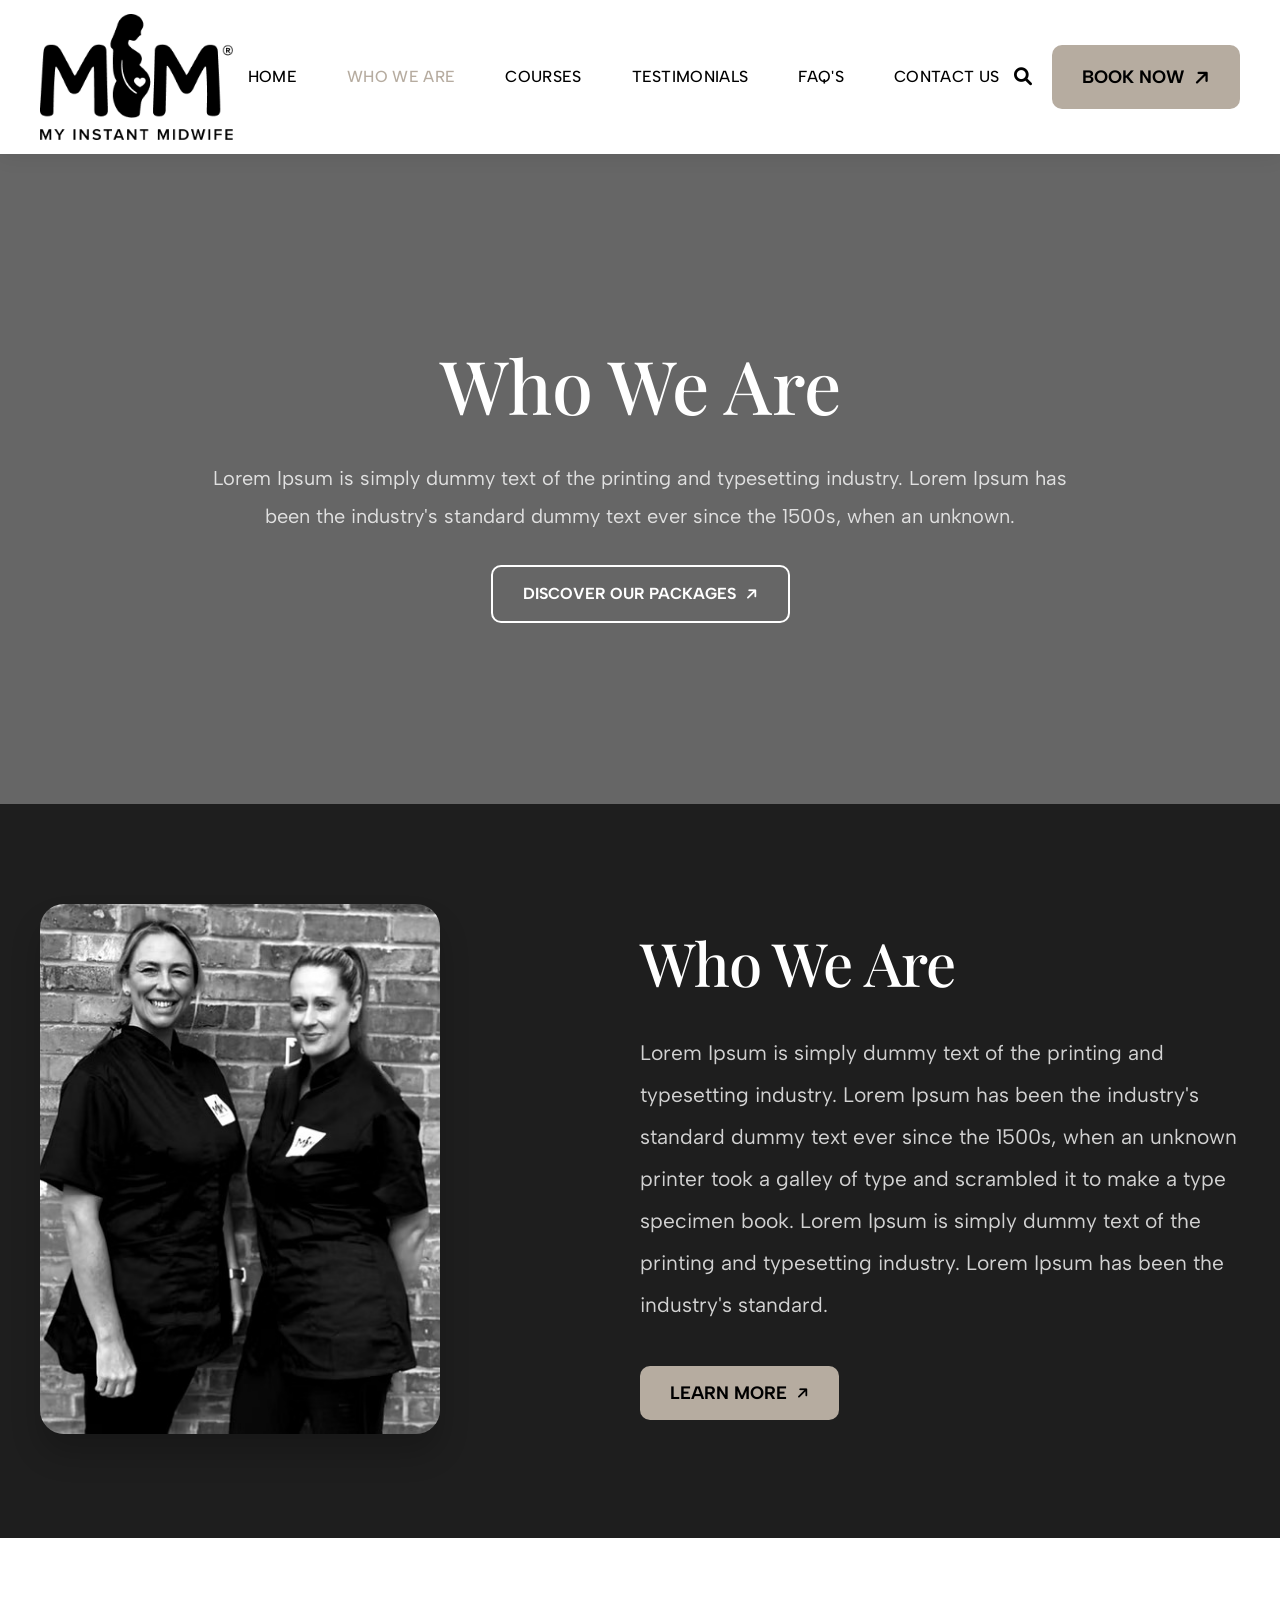
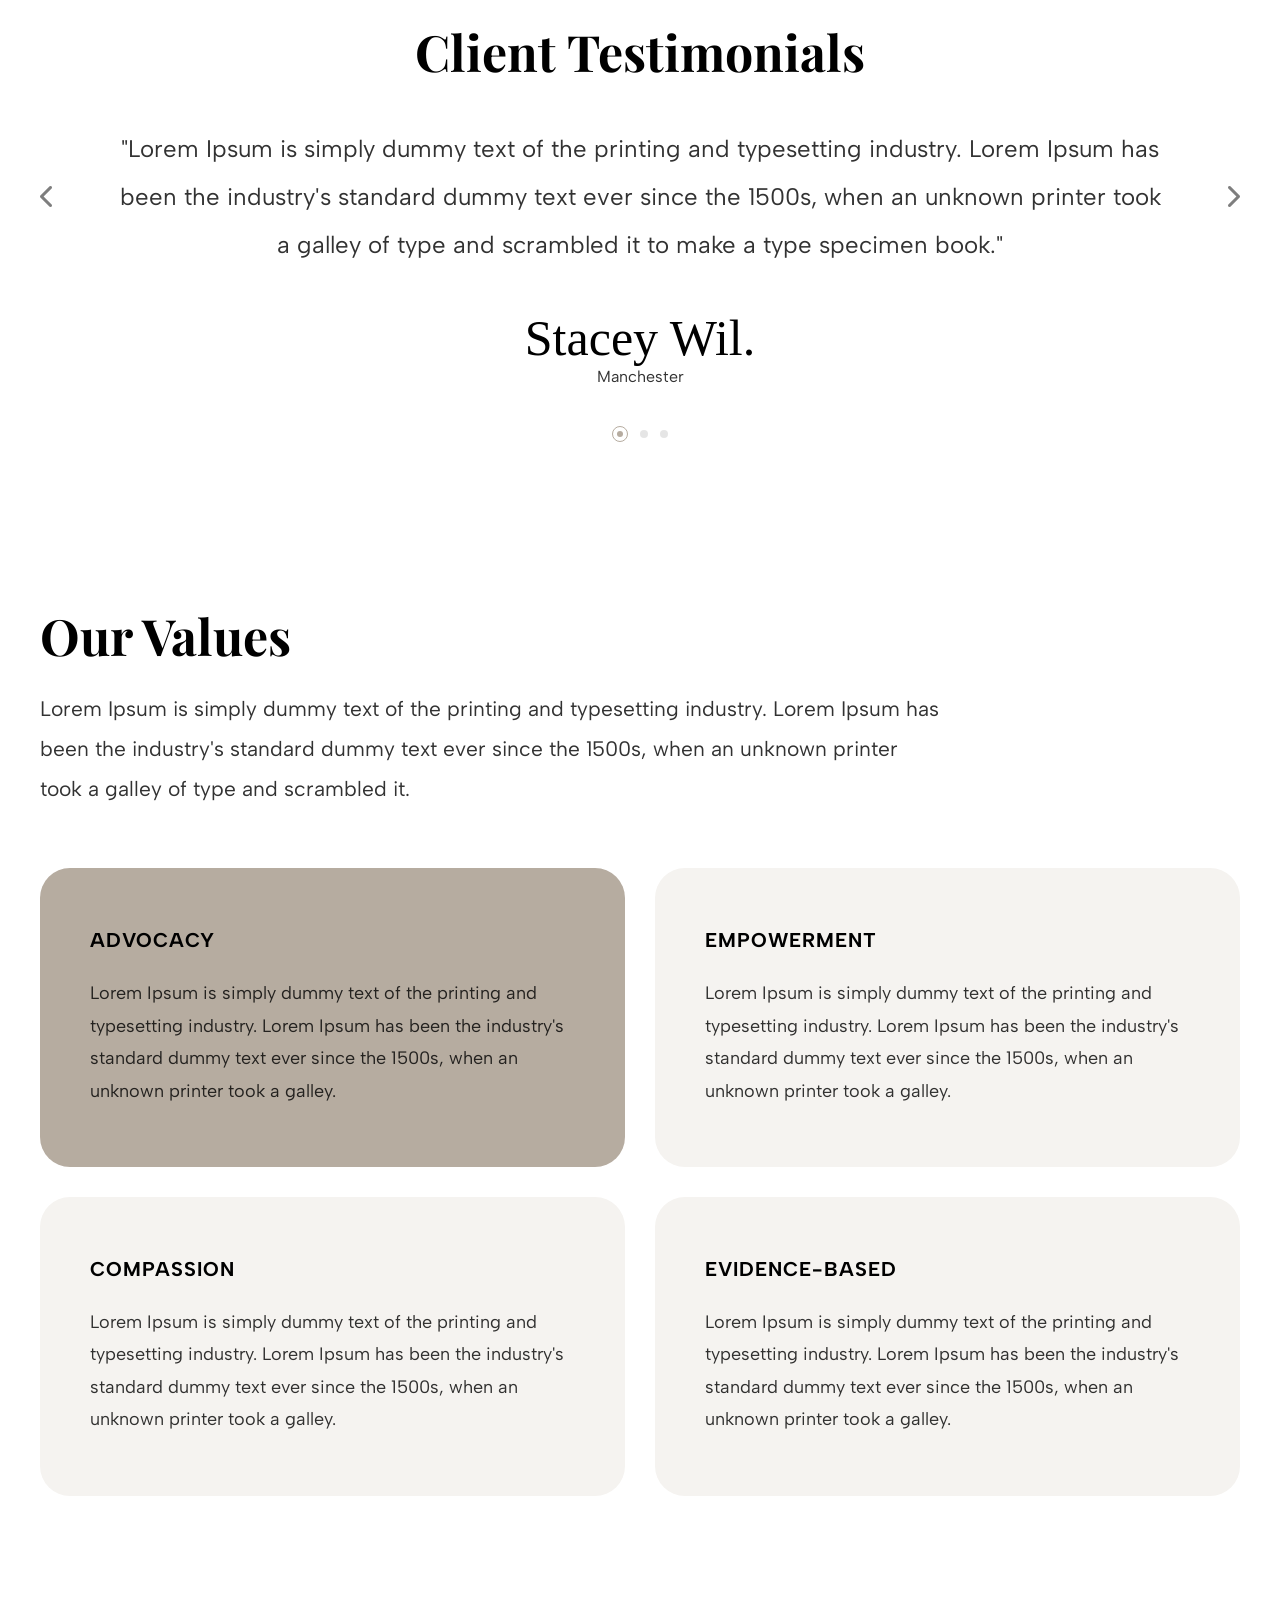
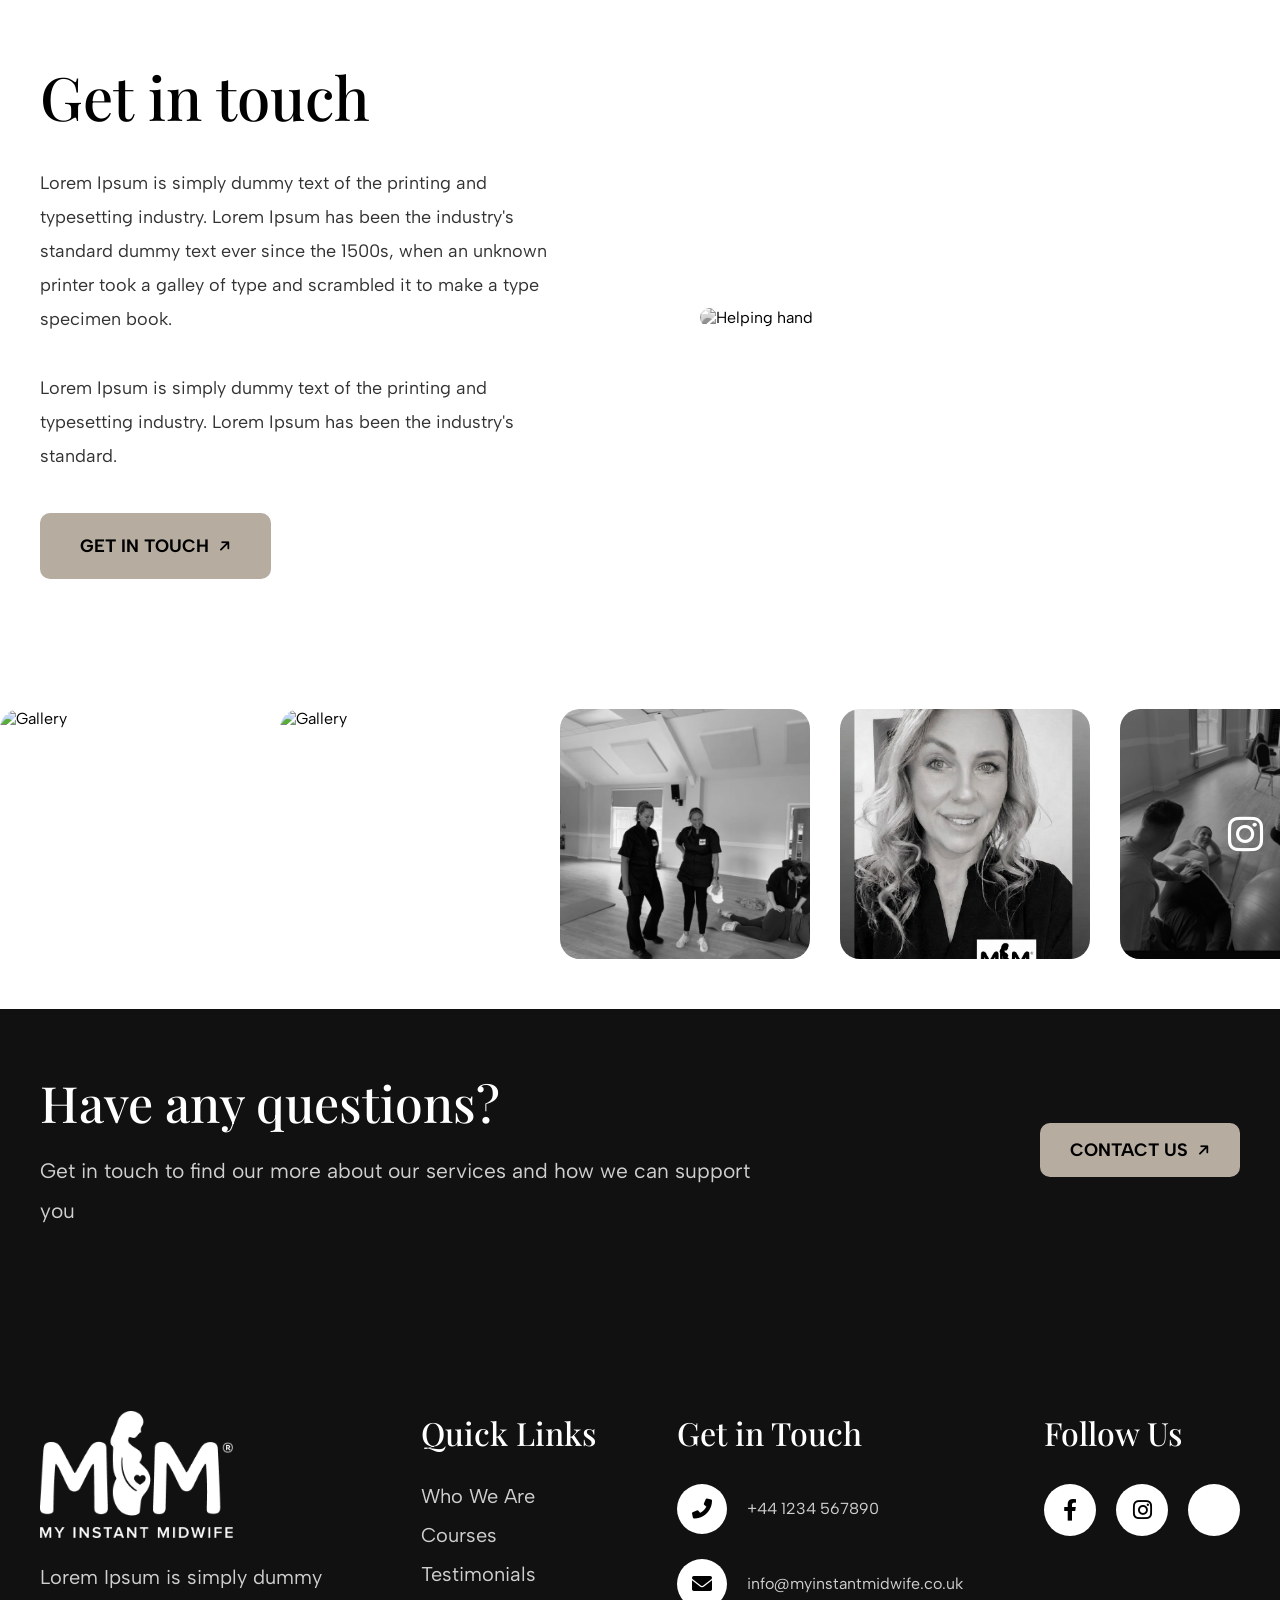
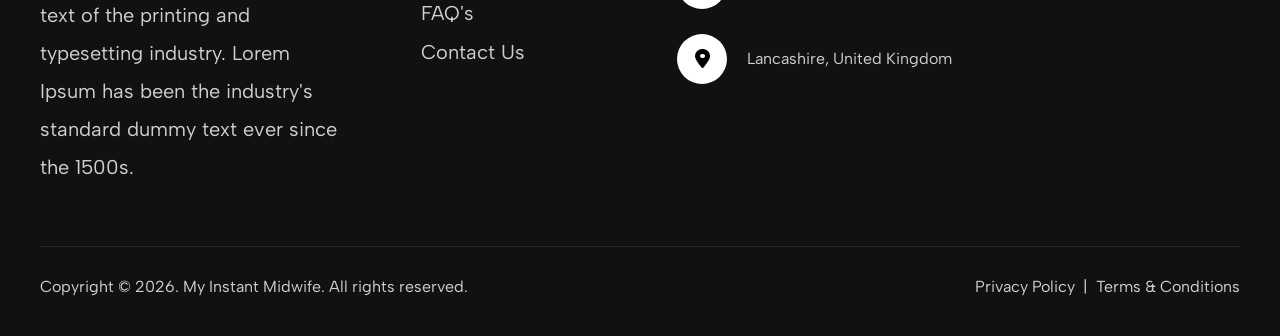
==== pages/about.html @ bbda0cdf "Merge pull request #1 from leohmq12/main Inner Pages" ====
<!DOCTYPE html>
<html lang="en">

<head>
    <meta charset="UTF-8">
    <meta name="viewport" content="width=device-width, initial-scale=1.0, user-scalable=no">
    <title>Who We Are | My Instant Midwife</title>
    <!-- Google Fonts -->
    <link
        href="https://fonts.googleapis.com/css2?family=Playfair+Display:wght@400;500;600;700&family=Albert+Sans:wght@400;500;600;700&family=Rochester&display=swap"
        rel="stylesheet">
    <!-- Font Awesome -->
    <link rel="stylesheet" href="https://cdnjs.cloudflare.com/ajax/libs/font-awesome/6.0.0-beta3/css/all.min.css">
    <!-- Site Stylesheet -->
    <link rel="stylesheet" href="../css/style.css">
</head>

<body>
    <div class="homepage">

        <!-- ====== Header Navigation (injected by components.js) ====== -->
        <div id="header-placeholder"></div>

        <!-- ====== Inner Hero Banner ======
         Full-width hero with background image overlay
         and centred page title + description. -->
        <section class="inner-hero" style="background-image: url('../images/bg image.png');">
            <div class="inner-hero-content">
                <h1>Who We Are</h1>
                <p>Lorem Ipsum is simply dummy text of the printing and typesetting industry. Lorem Ipsum has been the
                    industry's standard dummy text ever since the 1500s, when an unknown.</p>
                <a href="courses.html" class="btn-outline">DISCOVER OUR PACKAGES <i
                        class="fas fa-arrow-right diag-icon"></i></a>
            </div>
        </section>

        <!-- ====== Who We Are Section ======
         Dark background split layout: image left, text right.
         Links to the full "About" page. -->
        <section class="who-we-are">
            <div class="who-left">
                <img src="../images/whowe.png" alt="Our Midwife Team">
            </div>
            <div class="who-right">
                <h2>Who We Are</h2>
                <p>Lorem Ipsum is simply dummy text of the printing and typesetting industry. Lorem Ipsum has been the
                    industry's standard dummy text ever since the 1500s, when an unknown printer took a galley of type
                    and scrambled it to make a type specimen book. Lorem Ipsum is simply dummy text of the printing and
                    typesetting industry. Lorem Ipsum has been the industry's standard.</p>
                <a href="pages/about.html" class="btn-beige">LEARN MORE <i class="fas fa-arrow-right diag-icon"></i></a>
            </div>
        </section>


        <!-- ====== Client Testimonials Slider ======
         Rotating quote carousel with dot pagination. -->
        <section class="testimonials">
            <h2>Client Testimonials</h2>
            <div class="testimonial-wrap">
                <button class="nav-arrow left" aria-label="Previous"><i class="fas fa-chevron-left"></i></button>
                <div class="testimonial-text" id="testimonialText">"Lorem Ipsum is simply dummy text of the printing and
                    typesetting industry. Lorem Ipsum has been the industry's standard dummy text ever since the 1500s,
                    when an unknown printer took a galley of type and scrambled it to make a type specimen book."</div>
                <button class="nav-arrow right" aria-label="Next"><i class="fas fa-chevron-right"></i></button>
            </div>
            <div class="client-name">Stacey Wil.</div>
            <div class="client-location">Manchester</div>
            <div class="dots">
                <div class="dot active"></div>
                <div class="dot"></div>
                <div class="dot"></div>
            </div>
        </section>

        <!-- ====== Our Values Section ======
         Four value cards in a 2x2 grid layout,
         each highlighting a core company value. -->
        <section class="inner-content values-section">
            <div class="values-intro">
                <h2>Our Values</h2>
                <p>Lorem Ipsum is simply dummy text of the printing and typesetting industry. Lorem Ipsum has been the
                    industry's standard dummy text ever since the 1500s, when an unknown printer took a galley of type
                    and scrambled it.</p>
            </div>
            <div class="values-grid">
                <div class="value-item featured">
                    <h3>ADVOCACY</h3>
                    <p>Lorem Ipsum is simply dummy text of the printing and typesetting industry. Lorem Ipsum has been
                        the industry's standard dummy text ever since the 1500s, when an unknown printer took a galley.
                    </p>
                </div>
                <div class="value-item">
                    <h3>EMPOWERMENT</h3>
                    <p>Lorem Ipsum is simply dummy text of the printing and typesetting industry. Lorem Ipsum has been
                        the industry's standard dummy text ever since the 1500s, when an unknown printer took a galley.
                    </p>
                </div>
                <div class="value-item">
                    <h3>COMPASSION</h3>
                    <p>Lorem Ipsum is simply dummy text of the printing and typesetting industry. Lorem Ipsum has been
                        the industry's standard dummy text ever since the 1500s, when an unknown printer took a galley.
                    </p>
                </div>
                <div class="value-item">
                    <h3>EVIDENCE-BASED</h3>
                    <p>Lorem Ipsum is simply dummy text of the printing and typesetting industry. Lorem Ipsum has been
                        the industry's standard dummy text ever since the 1500s, when an unknown printer took a galley.
                    </p>
                </div>
            </div>
        </section>

        <!-- ====== Get in Touch Section ======
         Clean layout with CTA and large image. -->
        <section class="get-in-touch">
            <div class="git-content">
                <div class="git-info">
                    <h2>Get in touch</h2>
                    <p>Lorem Ipsum is simply dummy text of the printing and typesetting industry. Lorem Ipsum has been
                        the industry's standard dummy text ever since the 1500s, when an unknown printer took a galley
                        of
                        type and scrambled it to make a type specimen book.<br><br>
                        Lorem Ipsum is simply dummy text of the printing and typesetting industry. Lorem Ipsum has been
                        the
                        industry's standard.</p>
                    <a href="contact.html" class="btn-beige btn-git">GET IN TOUCH <i
                            class="fas fa-arrow-right diag-icon"></i></a>
                </div>
                <div class="git-image-side">
                    <img src="../images/journy.png" alt="Helping hand" class="git-main-img">
                </div>
            </div>
        </section>

        <!-- ====== Gallery Images Row ======
         Horizontally scrollable image strip showing
         family/birth photography. Drag or swipe to scroll. -->
        <div class="gallery">
            <div class="gallery-item"><img src="../images/testimonial1.png" alt="Gallery"></div>
            <div class="gallery-item"><img src="../images/testimonial5.png" alt="Gallery"></div>
            <div class="gallery-item"><img src="../images/testimonial2.png" alt="Gallery"></div>
            <div class="gallery-item"><img src="../images/testimonial3.png" alt="Gallery"></div>
            <div class="gallery-item show-overlay">
                <img src="../images/testimonial7.png" alt="Gallery">
                <div class="ig-overlay"><i class="fab fa-instagram"></i></div>
            </div>
            <div class="gallery-item"><img src="../images/testimonial6.png" alt="Gallery"></div>
        </div>

        <!-- ====== Footer (injected by components.js) ====== -->
        <div id="footer-placeholder"></div>

    </div>

    <!-- JavaScript -->
    <script src="../js/components.js"></script>
    <script src="../js/script.js"></script>
</body>

</html>
---- css/style.css ----
/* ============================================================
   STYLE.CSS - My Instant Midwife
   ============================================================
   Table of Contents:
   1.  Reset & Base Styles
   2.  Reusable Buttons
   3.  Header / Navbar
   4.  Hero Section (Homepage)
   5.  Who We Are Section
   6.  Packages / What We Offer
   7.  The Midwife Section
   8.  Where Do We Serve
   9.  Testimonials Slider
   10. Gallery Strip
   11. Questions CTA & Footer
   12. Inner Pages - Hero Banner
   13. About Page (Who We Are)
   14. Courses Page
   15. Testimonials Page
   16. FAQ Page
   17. Contact Page
   18. Thank You Section
   19. Get in Touch Section
   20. Responsive Breakpoints
   ============================================================ */


/* ==========================================================
   1. RESET & BASE STYLES
   ========================================================== */

:root {
    --primary-color: #B6ACA0;
    --primary-hover: #a09486;
    --text-dark: #000000;
    --text-light: #ffffff;
    --bg-dark: #1E1E1E;

    --font-heading: 'Playfair Display', serif;
    --font-body: 'Albert Sans', sans-serif;
    --font-script: 'Rochester', cursive;
}

* {
    margin: 0;
    padding: 0;
    box-sizing: border-box;
}

body {
    background: #FFFFFF;
    font-family: var(--font-body);
    color: var(--text-dark);
    overflow-x: hidden;
}

/* Main container - centres content with max-width */
.homepage {
    position: relative;
    width: 100%;
    max-width: 1920px;
    margin: 0 auto;
    background: #FFFFFF;
    padding-top: 154px;
}


/* ==========================================================
   2. REUSABLE BUTTONS
   ========================================================== */

/* Beige CTA button (primary) */
.btn-beige {
    display: inline-flex;
    align-items: center;
    justify-content: center;
    gap: 10px;
    background: var(--primary-color);
    border-radius: 10px;
    padding: 9px 30px;
    font-family: var(--font-body);
    font-weight: 700;
    font-size: 18px;
    line-height: 36px;
    text-transform: uppercase;
    color: var(--text-dark);
    border: none;
    cursor: pointer;
    transition: all 0.3s ease;
    text-decoration: none;
}

.btn-beige i {
    font-size: 14px;
    transition: transform 0.2s;
}

.btn-beige:hover {
    background: #a09486;
    transform: translateY(-2px);
}

/* Dark CTA button (secondary) */
.btn-dark {
    background: #000000;
    color: #FFFFFF;
    display: inline-flex;
    align-items: center;
    justify-content: center;
    gap: 10px;
    border-radius: 15px;
    padding: 9px 30px;
    font-weight: 700;
    font-size: 18px;
    text-transform: uppercase;
    text-decoration: none;
    transition: 0.2s;
}

.btn-dark:hover {
    background: #2c2c2c;
    transform: translateY(-2px);
}

/* Outline button (used on inner page heroes) */
.btn-outline {
    display: inline-flex;
    align-items: center;
    justify-content: center;
    gap: 10px;
    background: transparent;
    border: 2px solid #FFFFFF;
    border-radius: 10px;
    padding: 9px 30px;
    font-family: 'Albert Sans', sans-serif;
    font-weight: 700;
    font-size: 16px;
    line-height: 36px;
    text-transform: uppercase;
    color: #FFFFFF;
    cursor: pointer;
    transition: all 0.3s ease;
    text-decoration: none;
    margin-top: 30px;
}

.btn-outline i {
    font-size: 14px;
    transition: transform 0.2s;
}

.btn-outline:hover {
    background: rgba(255, 255, 255, 0.15);
    transform: translateY(-2px);
}

/* Diagonal up-right arrow for buttons */
.diag-icon {
    transform: rotate(-45deg);
    display: inline-block;
}


/* ==========================================================
   3. HEADER / NAVBAR
   Fixed white bar with logo, nav links, and Book Now CTA.
   ========================================================== */

.navbar {
    position: fixed;
    top: 0;
    left: 0;
    width: 100%;
    height: 154px;
    display: flex;
    align-items: center;
    justify-content: space-between;
    padding: 0 80px;
    z-index: 1000;
    background: #FFFFFF;
    box-shadow: 0 2px 20px rgba(0, 0, 0, 0.08);
    transition: all 0.3s ease;
}

/* Logo container */
.logo {
    width: 193px;
    height: 154px;
    display: flex;
    align-items: center;
}

.logo img {
    width: 100%;
    height: auto;
    object-fit: contain;
}

/* Desktop navigation links */
.nav-links {
    display: flex;
    gap: 50px;
    list-style: none;
}

.nav-links li a {
    font-family: 'Albert Sans', sans-serif;
    font-weight: 500;
    font-size: 16px;
    line-height: 44px;
    text-transform: uppercase;
    color: #000000;
    text-decoration: none;
    letter-spacing: 0.02em;
    transition: color 0.2s;
}

/* Hover & active state for nav links */
.nav-links li a:hover,
.nav-links li a.active {
    color: #B6ACA0;
}

/* Book Now button in header */
.book-now-btn {
    background: var(--primary-color);
    border-radius: 10px;
    padding: 9px 30px;
    height: 64px;
    display: flex;
    align-items: center;
    justify-content: center;
    gap: 10px;
    font-family: var(--font-body);
    font-weight: 700;
    font-size: 18px;
    text-transform: uppercase;
    color: var(--text-dark);
    text-decoration: none;
    transition: all 0.3s ease;
}

.book-now-btn:hover {
    background: #a09486;
    transform: translateY(-2px);
}

/* Mobile hamburger button - hidden on desktop */
.mobile-menu-btn {
    display: none;
    background: #B6ACA0;
    border: none;
    width: 50px;
    height: 50px;
    border-radius: 10px;
    font-size: 24px;
    cursor: pointer;
    align-items: center;
    justify-content: center;
}


/* ==========================================================
   4. HERO SECTION (Homepage)
   Full-bleed background image with text overlay.
   ========================================================== */

.hero {
    position: relative;
    width: 100%;
    height: 980px;
    margin-top: 0;
    overflow: hidden;
}

/* Background image (absolute fill) */
.hero-img {
    position: absolute;
    top: 0;
    left: 0;
    width: 100%;
    height: 100%;
}

.hero-img img {
    width: 100%;
    height: 100%;
    object-fit: cover;
    filter: grayscale(100%);
}

/* Dark overlay on hero image */
.hero-img::after {
    content: '';
    position: absolute;
    top: 0;
    left: 0;
    width: 100%;
    height: 100%;
    background: linear-gradient(0deg, rgba(0, 0, 0, 0.15), rgba(0, 0, 0, 0.15));
}

/* Hero text content - positioned absolutely */
.hero-content {
    position: absolute;
    left: 120px;
    top: 240px;
    z-index: 2;
}

.hero-welcome {
    font-size: 18px;
    letter-spacing: 0.14em;
    text-transform: uppercase;
    color: #FFFFFF;
    font-weight: 500;
    margin-bottom: 20px;
}

.hero-title {
    font-family: 'Playfair Display', serif;
    font-weight: 500;
    font-size: 78px;
    line-height: 94px;
    letter-spacing: -0.02em;
    color: #FFFFFF;
    max-width: 729px;
    margin-bottom: 40px;
}

.hero-desc {
    font-size: 21px;
    line-height: 38px;
    letter-spacing: -0.02em;
    color: #FFFFFF;
    max-width: 655px;
    margin-bottom: 30px;
}

/* CTA button below hero text */
.subscription-btn {
    position: absolute;
    left: 120px;
    top: 640px;
    z-index: 2;
}


/* ==========================================================
   5. WHO WE ARE SECTION
   Dark background, image left + text right.
   ========================================================== */

.who-we-are {
    position: relative;
    background: #1E1E1E;
    padding: 100px 0;
    display: flex;
    align-items: center;
    justify-content: space-between;
    flex-wrap: wrap;
}

.who-left {
    margin-left: 205px;
    max-width: 400px;
    flex: 1;
}

.who-left img {
    width: 100%;
    border-radius: 24px;
    box-shadow: 0 20px 30px rgba(0, 0, 0, 0.2);
}

.who-right {
    margin-right: 240px;
    max-width: 600px;
    color: white;
    flex: 1;
}

.who-right h2 {
    font-family: 'Playfair Display', serif;
    font-size: 60px;
    font-weight: 500;
    letter-spacing: -0.02em;
    color: #FFFFFF;
    margin-bottom: 30px;
}

.who-right p {
    font-size: 21px;
    line-height: 42px;
    opacity: 0.8;
    margin-bottom: 40px;
}


/* ==========================================================
   6. PACKAGES / WHAT WE OFFER
   Centered section with three pricing cards.
   ========================================================== */

.packages {
    background: url('../images/bg.png') no-repeat center center;
    background-size: cover;
    padding: 80px 0 100px;
    text-align: center;
    position: relative;
}

/* "WHAT WE OFFER" label above heading */
.section-sub {
    font-size: 18px;
    letter-spacing: 0.14em;
    text-transform: uppercase;
    color: #B6ACA0;
    margin-bottom: 16px;
}

.packages h2 {
    font-family: 'Playfair Display', serif;
    font-size: 50px;
    font-weight: 500;
    letter-spacing: -0.02em;
    margin-bottom: 20px;
}

.packages-desc {
    font-size: 21px;
    line-height: 40px;
    opacity: 0.8;
    max-width: 1044px;
    margin: 0 auto 50px auto;
}

/* Cards flex container */
.card-container {
    display: flex;
    justify-content: center;
    gap: 30px;
    flex-wrap: wrap;
    padding: 0 115px;
}

/* Individual package card */
.package-card {
    background: #FFFFFF;
    border-radius: 30px;
    width: 350px;
    box-shadow: 0 10px 30px rgba(0, 0, 0, 0.05);
    transition: 0.2s;
    padding-bottom: 30px;
    border: 1px solid #f0f0f0;
}

.package-card:hover {
    transform: translateY(-5px);
    box-shadow: 0 15px 40px rgba(0, 0, 0, 0.1);
}

/* Card image area */
.card-img {
    width: 100%;
    height: 250px;
    background-size: cover;
    background-position: center;
    border-radius: 18px;
    margin-bottom: 20px;
}

.card-title {
    font-family: 'Playfair Display', serif;
    font-size: 24px;
    font-weight: 400;
    margin: 20px 30px 0 0;
}

/* Feature checklist */
.check-list {
    margin: 20px 0 20px 30px;
}

.check-item {
    display: flex;
    align-items: center;
    gap: 12px;
    margin-bottom: 20px;
    font-size: 15px;
    opacity: 0.8;
}

.check-item i {
    color: #B6ACA0;
    font-size: 18px;
}

/* Price display */
.price {
    font-family: 'Playfair Display', serif;
    font-size: 32px;
    font-weight: 500;
    margin: 20px 190px 0px 0px;
}

/* Card booking button */
.card-btn {
    background: #B6ACA0;
    width: calc(100% - 60px);
    margin: 20px 30px;
    border-radius: 15px;
    text-align: center;
    padding: 12px 0;
    font-weight: 700;
    text-transform: uppercase;
    color: black;
    text-decoration: none;
    display: block;
    transition: 0.2s;
}

.card-btn:hover {
    background: #a09486;
    transform: translateY(-2px);
}

/* "Begin Your Journey" button below cards */
.begin-journey {
    text-align: center;
    margin-top: 50px;
}


/* ==========================================================
   7. THE MIDWIFE SECTION
   Text left, image right - emphasises availability.
   ========================================================== */

.midwife-section {
    display: flex;
    align-items: center;
    justify-content: space-between;
    padding: 80px 210px;
    gap: 60px;
    background: #fff;
    flex-wrap: wrap;
}

.midwife-text {
    flex: 1;
    max-width: 590px;
}

.midwife-text h2 {
    font-family: 'Playfair Display', serif;
    font-size: 60px;
    line-height: 80px;
    font-weight: 500;
}

.midwife-text p {
    font-size: 18px;
    line-height: 42px;
    opacity: 0.8;
    margin: 30px 0 40px;
}

.midwife-img {
    flex: 1;
    max-width: 430px;
}

.midwife-img img {
    width: 100%;
    border-radius: 20px;
}


/* ==========================================================
   8. WHERE DO WE SERVE
   50/50 split: dark text panel + map image.
   ========================================================== */

.serve-section {
    position: relative;
    display: flex;
    height: 880px;
}

.serve-left {
    width: 50%;
    background: #111111;
    color: white;
    padding: 120px;
    display: flex;
    flex-direction: column;
    justify-content: center;
}

.serve-right {
    width: 50%;
    background-size: cover;
    background-position: center;
    overflow: hidden;
}

.serve-right img,
.serve-right iframe {
    width: 100%;
    height: 100%;
    object-fit: cover;
    border: none;
}

.serve-left h2 {
    font-family: 'Playfair Display', serif;
    font-size: 40px;
    font-weight: 500;
    margin-bottom: 30px;
}

.serve-left p {
    font-size: 17px;
    line-height: 42px;
    opacity: 0.8;
    max-width: 690px;
    margin-bottom: 40px;
}


/* ==========================================================
   9. TESTIMONIALS SLIDER
   Centred quote with client name, location, and dot nav.
   ========================================================== */

.testimonials {
    text-align: center;
    padding: 80px 120px;
}

.testimonials h2 {
    font-family: 'Playfair Display', serif;
    font-size: 50px;
    margin-bottom: 40px;
}

/* Wrapper for text + arrows */
.testimonial-wrap {
    display: flex;
    align-items: center;
    justify-content: space-between;
    max-width: 1200px;
    margin: 0 auto;
    gap: 40px;
}

.nav-arrow {
    background: transparent;
    border: none;
    font-size: 24px;
    color: var(--text-dark);
    cursor: pointer;
    opacity: 0.5;
    transition: 0.2s;
}

.nav-arrow:hover {
    opacity: 1;
}

.testimonial-text {
    font-size: 24px;
    line-height: 2;
    max-width: 1044px;
    margin: 0 auto;
    opacity: 0.8;
    transition: opacity 0.3s ease;
}

/* Client signature (Rochester cursive font) */
.client-name {
    font-family: 'Rochester', cursive;
    font-size: 50px;
    margin-top: 40px;
    transition: opacity 0.2s ease;
}

.client-location {
    font-size: 16px;
    opacity: 0.8;
    transition: opacity 0.2s ease;
}

/* Dot pagination */
.dots {
    display: flex;
    justify-content: center;
    align-items: center;
    gap: 12px;
    margin-top: 40px;
}

.dot {
    width: 8px;
    height: 8px;
    background: #000;
    opacity: 0.1;
    border-radius: 50%;
    cursor: pointer;
    transition: 0.2s;
}

/* Active dot: ring with inner circle */
.dot.active {
    width: 16px;
    height: 16px;
    background: transparent;
    border: 1px solid #B6ACA0;
    position: relative;
    opacity: 1;
    display: flex;
    align-items: center;
    justify-content: center;
}

.dot.active::after {
    content: '';
    width: 6px;
    height: 6px;
    background: #B6ACA0;
    border-radius: 50%;
}


/* ==========================================================
   10. GALLERY STRIP
   Auto-scrolling infinite marquee loop.
   ========================================================== */

.gallery {
    padding: 50px 0;
    background: #fff;
    overflow: hidden;
    position: relative;
    width: 100%;
}

.gallery-track {
    display: flex;
    gap: 30px;
    width: max-content;
    animation: scroll-gallery 30s linear infinite;
}

.gallery-track:hover {
    animation-play-state: paused;
}

@keyframes scroll-gallery {
    0% {
        transform: translateX(0);
    }

    100% {
        transform: translateX(calc(-50% - 15px));
    }
}

.gallery-item {
    position: relative;
    width: 280px;
    height: 280px;
    flex-shrink: 0;
    border-radius: 20px;
    overflow: hidden;
}

.gallery-item img {
    width: 100%;
    height: 100%;
    object-fit: cover;
    transition: 0.3s;
}

.gallery-item:hover img {
    transform: scale(1.02);
    box-shadow: 0 10px 30px rgba(0, 0, 0, 0.2);
}

.ig-overlay {
    position: absolute;
    top: 0;
    left: 0;
    right: 0;
    bottom: 0;
    background: rgba(0, 0, 0, 0.3);
    display: flex;
    align-items: center;
    justify-content: center;
    font-size: 40px;
    color: white;
    opacity: 0;
    transition: 0.3s;
}

.gallery-item:hover .ig-overlay,
.gallery-item.show-overlay .ig-overlay {
    opacity: 1;
}


/* ==========================================================
   11. QUESTIONS CTA & FOOTER
   "Have any questions?" strip, footer gallery, main footer.
   ========================================================== */

/* --- "Have any questions?" CTA strip --- */
.questions-cta {
    background: #111111;
    padding: 60px 120px;
}

.questions-content {
    display: flex;
    align-items: center;
    justify-content: space-between;
    flex-wrap: wrap;
    gap: 30px;
}

.questions-text h3 {
    font-family: var(--font-heading);
    font-size: 50px;
    font-weight: 500;
    color: var(--text-light);
    margin-bottom: 15px;
}

.questions-text p {
    font-family: var(--font-body);
    font-size: 21px;
    line-height: 1.9;
    color: rgba(255, 255, 255, 0.8);
    max-width: 717px;
}

/* --- Footer Gallery Strip --- */
.footer-gallery {
    display: flex;
    width: 100%;
}

.footer-gallery img {
    flex: 1;
    height: 220px;
    object-fit: cover;
    transition: 0.3s;
}

.footer-gallery img:hover {
    opacity: 0.85;
}

/* --- Main Footer --- */
.contact-footer {
    background: #111111;
    color: white;
    padding: 60px 120px 40px;
    position: relative;
}

/* Footer columns layout */
.footer-columns {
    display: flex;
    justify-content: space-between;
    flex-wrap: wrap;
    padding-top: 60px;
    gap: 40px;
}

/* Footer logo + description */
.footer-logo-area {
    max-width: 300px;
}

.footer-logo-area .logo {
    height: auto;
}

.footer-logo-area .logo img {
    filter: brightness(0) invert(1);
}

.footer-logo-area p {
    font-size: 15px;
    font-family: var(--font-body);
    font-size: 20px;
    line-height: 1.9;
    color: rgba(255, 255, 255, 0.8);
    margin-top: 20px;
}

/* Quick Links column */
.quick-links h4,
.getintouch h4,
.follow h4 {
    font-family: var(--font-heading);
    font-size: 32px;
    font-weight: 500;
    color: var(--text-light);
    margin-bottom: 30px;
}

.quick-links ul {
    list-style: none;
}

.quick-links ul li {
    margin-bottom: 15px;
}

.quick-links ul li a {
    font-family: var(--font-body);
    font-size: 20px;
    color: rgba(255, 255, 255, 0.8);
    text-decoration: none;
    transition: 0.3s;
}

.quick-links a:hover {
    color: #B6ACA0;
}

/* Get in Touch column */
.contact-info {
    margin-top: 20px;
}

.contact-row {
    display: flex;
    align-items: center;
    gap: 20px;
    margin-bottom: 25px;
}

.contact-row span {
    font-size: 16px;
    opacity: 0.8;
}

.contact-icon {
    background: white;
    width: 50px;
    height: 50px;
    border-radius: 27px;
    display: flex;
    align-items: center;
    justify-content: center;
    color: black;
    font-size: 20px;
    flex-shrink: 0;
}

/* Social icons */
.social-icons {
    display: flex;
    gap: 20px;
    margin-top: 20px;
}

.social-circle {
    width: 52px;
    height: 52px;
    background: #FFFFFF;
    border-radius: 50%;
    display: flex;
    align-items: center;
    justify-content: center;
    font-size: 22px;
    color: #000000;
    transition: 0.2s;
    cursor: pointer;
    text-decoration: none;
}

.social-circle:hover {
    background: var(--primary-color);
    color: white;
    transform: scale(1.05);
}

/* Copyright bar */
.copyright {
    display: flex;
    justify-content: space-between;
    border-top: 1px solid rgba(255, 255, 255, 0.1);
    margin-top: 60px;
    padding-top: 30px;
    font-size: 16px;
    color: rgba(255, 255, 255, 0.8);
    flex-wrap: wrap;
    gap: 20px;
}

.copyright-links a {
    color: rgba(255, 255, 255, 0.8);
    text-decoration: none;
    transition: 0.2s;
}

.copyright-links a:hover {
    color: #B6ACA0;
}


/* ==========================================================
   12. INNER PAGES - HERO BANNER
   Shared hero layout for all sub-pages.
   ========================================================== */

.inner-hero {
    position: relative;
    width: 100%;
    height: 650px;
    margin-top: 0;
    background-size: cover;
    background-position: center;
    display: flex;
    align-items: center;
    justify-content: center;
    flex-direction: column;
    text-align: center;
    filter: none;
    overflow: hidden;
}

/* Apply grayscale to the background image via pseudo-element */
.inner-hero::before {
    content: '';
    position: absolute;
    top: 0;
    left: 0;
    right: 0;
    bottom: 0;
    background: inherit;
    background-size: cover;
    background-position: center;
    filter: grayscale(100%);
    z-index: 0;
}

/* Dark overlay */
.inner-hero::after {
    content: '';
    position: absolute;
    top: 0;
    left: 0;
    right: 0;
    bottom: 0;
    background: rgba(0, 0, 0, 0.6);
    z-index: 1;
}

.inner-hero-content {
    position: relative;
    z-index: 2;
    color: white;
    max-width: 984px;
    padding: 0 40px;
}

.inner-hero h1 {
    font-family: 'Playfair Display', serif;
    font-size: 74px;
    font-weight: 500;
    margin-bottom: 25px;
}

.inner-hero p {
    font-size: 20px;
    line-height: 1.9;
    opacity: 0.8;
}

/* Shared inner-page content padding */
.inner-content {
    padding: 100px 120px;
    background: #fff;
}


/* ==========================================================
   13. ABOUT PAGE (Who We Are)
   ========================================================== */

/* Top section: image + text side by side */
.about-top {
    display: flex;
    align-items: center;
    gap: 60px;
    margin-bottom: 80px;
}

.about-image img {
    border-radius: 24px;
    width: 100%;
    max-width: 730px;
}

.about-text h2 {
    font-family: 'Playfair Display', serif;
    font-size: 50px;
    margin-bottom: 30px;
}

.about-text p {
    font-size: 21px;
    line-height: 1.9;
    opacity: 0.8;
}

/* Values section intro */
.values-section {
    padding-top: 0;
}

.values-intro {
    margin-bottom: 60px;
}

.values-intro h2 {
    font-family: 'Playfair Display', serif;
    font-size: 50px;
    margin-bottom: 20px;
}

.values-intro p {
    font-size: 21px;
    opacity: 0.8;
    line-height: 1.9;
    max-width: 900px;
}

/* 2x2 values grid */
.values-grid {
    display: grid;
    grid-template-columns: repeat(2, 1fr);
    gap: 30px;
}

.value-item {
    background: #F5F3F0;
    padding: 60px 50px;
    border-radius: 30px;
}

.value-item.featured {
    background: #B6ACA0;
}

.value-item h3 {
    font-size: 20px;
    font-weight: 700;
    margin-bottom: 25px;
    text-transform: uppercase;
    letter-spacing: 0.05em;
}

.value-item p {
    font-size: 18px;
    opacity: 0.8;
    line-height: 1.8;
}


/* ==========================================================
   14. COURSES PAGE
   ========================================================== */

/* "Putting Birthing Choices Back" section */
.birthing-choices {
    display: flex;
    align-items: center;
    justify-content: space-between;
    padding: 100px 120px;
    gap: 60px;
    background: #fff;
    flex-wrap: wrap;
}

.bc-text {
    flex: 1;
    max-width: 590px;
}

.bc-text h2 {
    font-family: 'Playfair Display', serif;
    font-size: 55px;
    line-height: 72px;
    font-weight: 500;
    margin-bottom: 30px;
}

.bc-text p {
    font-size: 18px;
    line-height: 42px;
    opacity: 0.8;
    margin-bottom: 40px;
}

.bc-image {
    flex: 1;
    max-width: 430px;
}

.bc-image img {
    width: 100%;
    border-radius: 20px;
}


/* ==========================================================
   15. TESTIMONIALS PAGE
   ========================================================== */

/* Intro heading */
.testimonials-page .testi-intro {
    text-align: center;
    max-width: 1236px;
    margin: 0 auto 80px;
}

.testi-intro h2 {
    font-family: 'Playfair Display', serif;
    font-size: 60px;
    margin-bottom: 30px;
}

.testi-intro p {
    font-size: 21px;
    opacity: 0.8;
}

/* Stories grid: 3 columns */
.stories-grid {
    display: grid;
    grid-template-columns: repeat(3, 1fr);
    gap: 40px;
    margin-bottom: 60px;
}

/* Individual story card */
.story-card {
    text-align: center;
    background: rgba(182, 172, 160, 0.12);
    border-radius: 24px;
    padding: 0 0 30px;
    overflow: hidden;
    transition: 0.3s;
}

.story-card:hover {
    transform: translateY(-5px);
    box-shadow: 0 10px 30px rgba(0, 0, 0, 0.08);
}

.story-card img {
    width: 100%;
    height: 320px;
    border-radius: 18px 18px 0 0;
    object-fit: cover;
    margin-bottom: 25px;
}

.story-name {
    font-family: 'Playfair Display', serif;
    font-size: 24px;
    margin-bottom: 15px;
    padding: 0 25px;
}

.story-card p {
    font-size: 18px;
    opacity: 0.8;
    margin-bottom: 25px;
    padding: 0 25px;
    line-height: 1.7;
}

.story-btn {
    width: calc(100% - 50px);
    border-radius: 15px;
}

/* View All Stories button */
.view-all-stories {
    text-align: center;
}


/* ==========================================================
   16. FAQ PAGE
   ========================================================== */

.faq-intro {
    text-align: center;
    margin-bottom: 80px;
}

.faq-intro h2 {
    font-family: 'Playfair Display', serif;
    font-size: 60px;
    margin-bottom: 30px;
}

.faq-intro p {
    font-size: 21px;
    opacity: 0.8;
    max-width: 1110px;
    margin: 0 auto;
}

/* Two-column FAQ layout */
.faq-grid {
    display: flex;
    gap: 40px;
}

.faq-column {
    flex: 1;
}

/* Individual FAQ accordion item */
.faq-item {
    background: rgba(217, 217, 217, 0.2);
    border: 1px solid rgba(0, 0, 0, 0.1);
    border-radius: 14px;
    margin-bottom: 20px;
    padding: 25px 30px;
    cursor: pointer;
    transition: 0.3s;
}

.faq-item:hover {
    background: rgba(217, 217, 217, 0.4);
}

.faq-question {
    font-family: 'Playfair Display', serif;
    font-size: 20px;
    font-weight: 500;
    display: flex;
    justify-content: space-between;
    align-items: center;
}

/* Answer panel - hidden by default, revealed when .open */
.faq-answer {
    display: none;
    margin-top: 20px;
    font-size: 20px;
    opacity: 0.8;
    line-height: 1.9;
    border-top: 1px solid rgba(0, 0, 0, 0.1);
    padding-top: 20px;
}

.faq-item.open .faq-answer {
    display: block;
}


/* ==========================================================
   17. CONTACT PAGE - Form
   ========================================================== */

.form-intro {
    margin-bottom: 60px;
}

.form-intro h2 {
    font-family: 'Playfair Display', serif;
    font-size: 50px;
    margin-bottom: 20px;
}

.form-intro p {
    font-size: 21px;
    opacity: 0.8;
}

/* Form layout */
.contact-form {
    display: flex;
    flex-direction: column;
    gap: 25px;
}

/* Side-by-side form fields */
.form-row {
    display: flex;
    gap: 30px;
}

.form-row .form-group {
    flex: 1;
}

/* Form labels */
.form-group label {
    display: block;
    font-family: 'Playfair Display', serif;
    font-size: 24px;
    margin-bottom: 10px;
    color: #000;
    font-weight: 500;
}

/* Form inputs & textarea */
.form-group input,
.form-group textarea {
    width: 100%;
    padding: 20px 25px;
    border: 1px solid #ccc;
    border-radius: 10px;
    font-family: 'Albert Sans', sans-serif;
    font-size: 18px;
    outline: none;
    transition: 0.3s;
}

.form-group input:focus,
.form-group textarea:focus {
    border-color: #B6ACA0;
}

/* Submit button */
.submit-btn {
    align-self: flex-start;
    padding: 15px 40px;
    font-size: 18px;
    margin-top: 20px;
}


/* ==========================================================
   18. THANK YOU SECTION (Contact page)
   Logo + warm message with social links.
   ========================================================== */

.thank-you-section {
    background: #1E1E1E;
    padding: 80px 120px;
}

.thankyou-content {
    display: flex;
    align-items: center;
    justify-content: center;
    gap: 80px;
    flex-wrap: wrap;
}

.thankyou-left {
    flex-shrink: 0;
}

.thankyou-logo {
    width: 250px;
    filter: brightness(0) invert(1);
}

.thankyou-right {
    text-align: left;
}

.thankyou-heading {
    font-family: 'Rochester', cursive;
    font-size: 60px;
    color: #FFFFFF;
    margin-bottom: 10px;
    font-weight: 400;
}

.thankyou-text {
    font-family: 'Rochester', cursive;
    font-size: 32px;
    color: rgba(255, 255, 255, 0.8);
    margin-bottom: 25px;
}


/* ==========================================================
   19. GET IN TOUCH SECTION (About page)
   Clean layout with large image.
   ========================================================== */

.get-in-touch {
    background: #fff;
    padding: 100px 120px;
}

.git-content {
    display: grid;
    grid-template-columns: 1fr 1fr;
    gap: 120px;
    align-items: center;
}

.git-info h2 {
    font-family: 'Playfair Display', serif;
    font-size: 60px;
    margin-bottom: 30px;
    font-weight: 500;
}

.git-info p {
    font-size: 18px;
    line-height: 1.9;
    opacity: 0.8;
    margin-bottom: 40px;
}

.btn-git {
    padding: 15px 40px;
}

.git-image-side {
    width: 100%;
}

.git-main-img {
    width: 100%;
    height: 700px;
    object-fit: cover;
    border-radius: 30px;
    filter: grayscale(100%);
}


/* ==========================================================
   20. RESPONSIVE BREAKPOINTS
   ========================================================== */

/* --- Large screens (< 1400px) --- */
@media (max-width: 1400px) {
    .navbar {
        padding: 0 40px;
    }

    .hero-content {
        left: 40px;
    }

    .subscription-btn {
        left: 40px;
    }

    .who-left {
        margin-left: 40px;
    }

    .who-right {
        margin-right: 40px;
    }

    .card-container {
        padding: 0 40px;
    }

    .midwife-section {
        padding: 60px 40px;
    }

    .birthing-choices {
        padding: 80px 40px;
    }

    .serve-left {
        padding-left: 40px;
    }

    .testimonials {
        padding-left: 40px;
        padding-right: 40px;
    }

    .gallery-item {
        width: 250px;
        height: 250px;
    }

    .questions-cta {
        padding: 60px 40px;
    }

    .contact-footer {
        padding-left: 40px;
        padding-right: 40px;
    }

    .inner-content {
        padding: 80px 40px;
    }

    .get-in-touch {
        padding: 80px 40px;
    }

    .thank-you-section {
        padding: 80px 40px;
    }
}

/* --- Tablets (< 1024px) --- */
@media (max-width: 1024px) {

    /* Navbar stacks */
    .navbar {
        flex-wrap: wrap;
        gap: 15px;
        position: relative;
        background: white;
        padding: 20px 40px;
    }

    .homepage {
        padding-top: 0;
    }

    /* Hero adjustments */
    .hero {
        margin-top: 0;
        height: 800px;
    }

    .hero-content {
        top: 150px;
        left: 40px;
    }

    .hero-title {
        font-size: 48px;
        line-height: 60px;
    }

    .subscription-btn {
        left: 40px;
        top: 600px;
    }

    /* Stack two-column layouts */
    .who-we-are {
        flex-direction: column;
        text-align: center;
    }

    .who-left {
        margin: 0 20px;
    }

    .who-right {
        margin: 40px 20px;
        text-align: center;
    }

    .midwife-section {
        flex-direction: column;
        text-align: center;
    }

    .birthing-choices {
        flex-direction: column;
        text-align: center;
    }

    .bc-text {
        max-width: 100%;
    }

    .bc-image {
        max-width: 100%;
    }

    /* Serve section stacks */
    .serve-section {
        flex-direction: column;
        height: auto;
    }

    .serve-left,
    .serve-right {
        width: 100%;
        height: 500px;
        padding: 60px 40px;
    }

    /* Footer adjustments */
    .footer-columns {
        justify-content: center;
        text-align: center;
    }

    .contact-row {
        justify-content: center;
    }

    .social-icons {
        justify-content: center;
    }

    /* Inner pages */
    .inner-hero {
        margin-top: 0;
    }

    .inner-hero h1 {
        font-size: 50px;
    }

    .testimonial-wrap {
        gap: 20px;
    }

    .testimonial-text {
        font-size: 20px;
        line-height: 1.8;
    }

    .about-top {
        flex-direction: column;
    }

    .values-grid {
        grid-template-columns: 1fr;
    }

    .stories-grid {
        grid-template-columns: 1fr;
    }

    .faq-grid {
        flex-direction: column;
        gap: 20px;
    }

    .form-row {
        flex-direction: column;
        gap: 25px;
    }

    .git-content {
        grid-template-columns: 1fr;
        gap: 60px;
    }

    .git-main-img {
        height: 500px;
    }

    .thankyou-content {
        flex-direction: column;
        text-align: center;
    }

    .thankyou-right {
        text-align: center;
    }

    .questions-content {
        justify-content: center;
        text-align: center;
    }
}

/* --- Mobile (< 768px) --- */
@media (max-width: 768px) {

    /* Hide desktop nav, show hamburger */
    .nav-links {
        display: none;
    }

    .mobile-menu-btn {
        display: flex;
    }

    .navbar {
        justify-content: space-between;
    }

    .book-now-btn {
        display: none;
    }

    /* Hero scales down */
    .hero-title {
        font-size: 36px;
        line-height: 48px;
    }

    .hero-desc {
        font-size: 18px;
        line-height: 28px;
    }

    /* Packages */
    .packages h2 {
        font-size: 32px;
    }

    .card-container {
        padding: 0 20px;
    }

    .package-card {
        width: 100%;
        max-width: 400px;
    }

    /* Testimonials */
    .testimonial-wrap {
        gap: 10px;
    }

    .nav-arrow {
        font-size: 18px;
    }

    .testimonial-text {
        font-size: 18px;
        line-height: 1.6;
    }

    /* Gallery */
    .gallery-item {
        width: 180px;
        height: 180px;
    }

    /* Footer gallery */
    .footer-gallery {
        flex-wrap: wrap;
    }

    .footer-gallery img {
        width: 50%;
        height: 150px;
    }

    /* Inner page hero */
    .inner-hero {
        height: auto;
        padding: 150px 20px 80px;
    }

    .inner-hero h1 {
        font-size: 36px;
        line-height: 1.2;
    }

    .inner-hero p {
        font-size: 18px;
    }

    .inner-content {
        padding: 60px 20px;
    }

    /* Section headings scale */
    .testi-intro h2,
    .about-text h2,
    .faq-intro h2,
    .form-intro h2,
    .values-intro h2,
    .git-info h2 {
        font-size: 32px;
    }

    .questions-text h3 {
        font-size: 32px;
    }

    /* Courses */
    .bc-text h2 {
        font-size: 36px;
        line-height: 48px;
    }

    /* Thank you section */
    .thank-you-section {
        padding: 60px 20px;
    }

    .thankyou-heading {
        font-size: 40px;
    }

    .thankyou-text {
        font-size: 24px;
    }

    .thankyou-logo {
        width: 180px;
    }

    /* Get in touch */
    .get-in-touch {
        padding: 60px 20px;
    }

    /* Contact footer */
    .contact-footer {
        padding-left: 20px;
        padding-right: 20px;
    }

    .contact-left h3 {
        font-size: 36px;
    }
}

/* --- Small mobile (< 480px) --- */
@media (max-width: 480px) {
    .hero-title {
        font-size: 28px;
        line-height: 38px;
    }

    .hero-content {
        top: 120px;
    }

    .subscription-btn {
        top: 500px;
    }

    .inner-hero h1 {
        font-size: 28px;
    }

    .footer-gallery img {
        width: 100%;
    }

    .stories-grid {
        gap: 25px;
    }
}
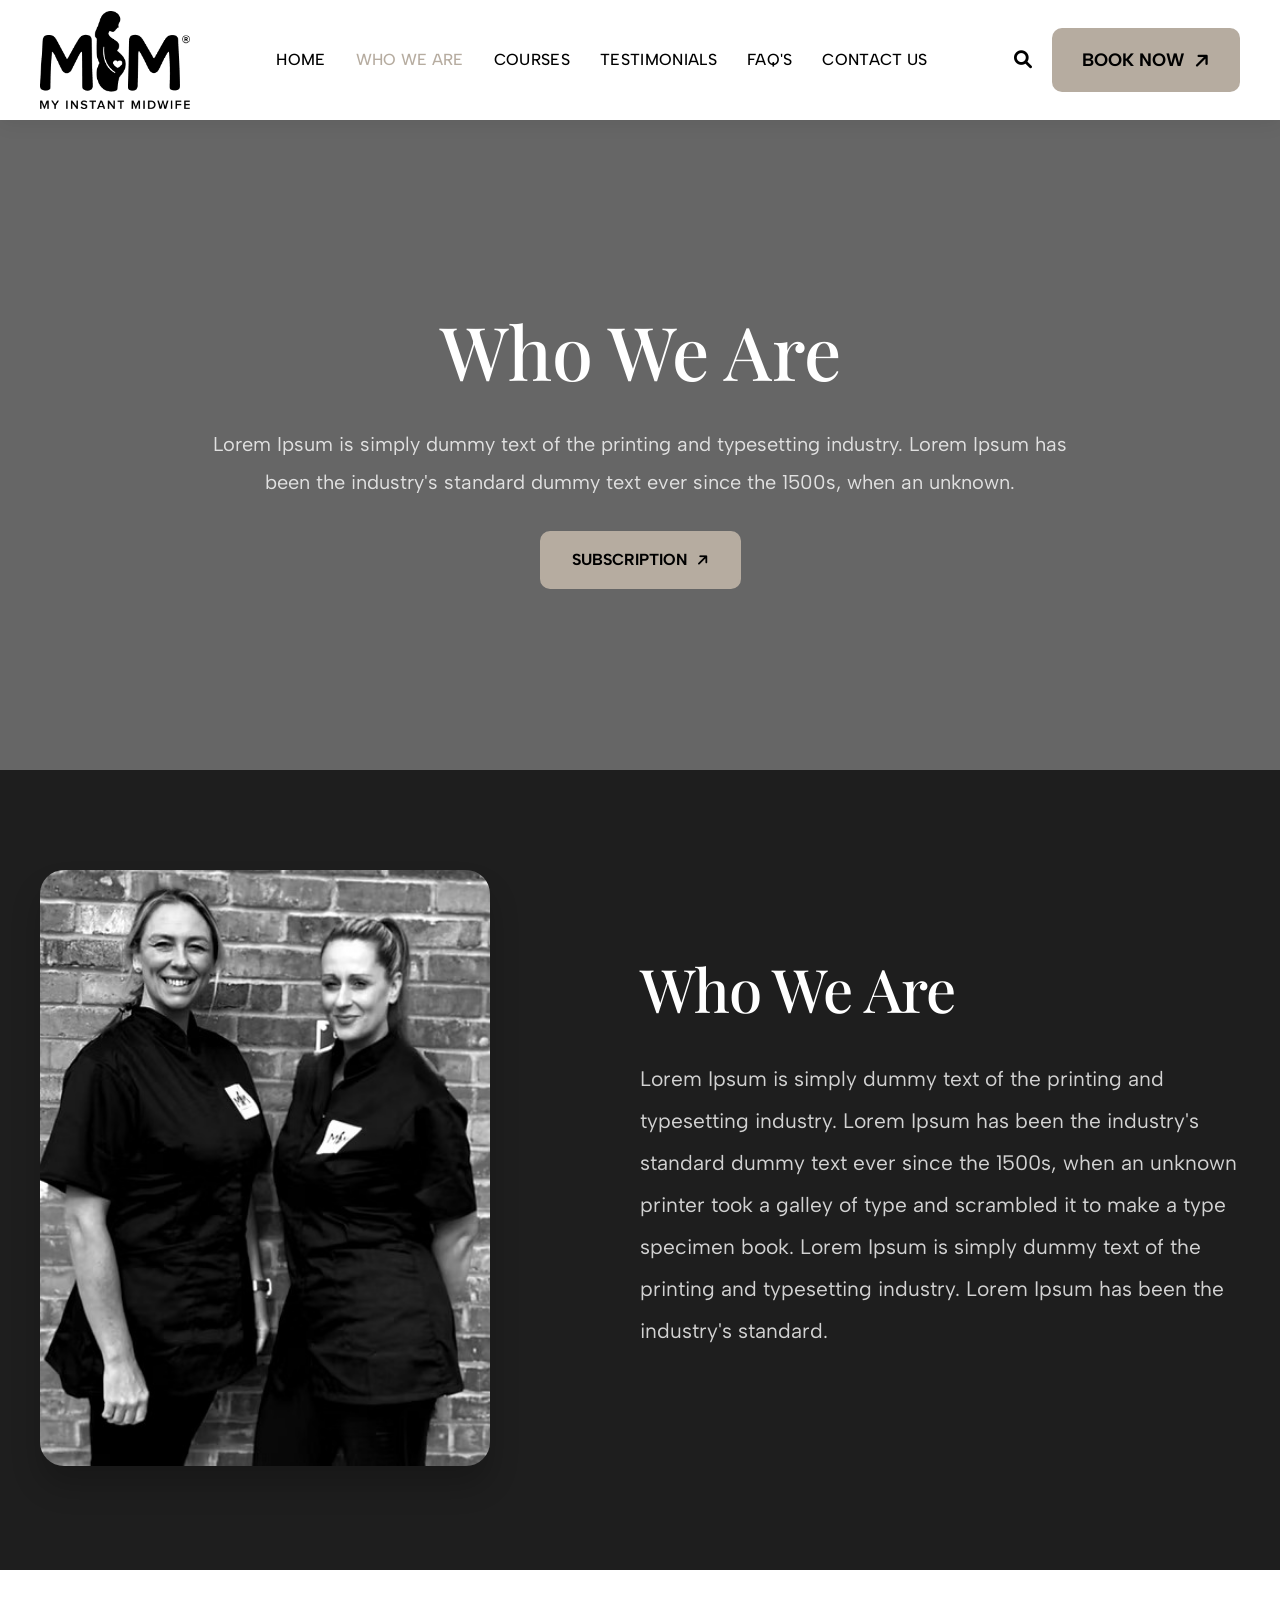
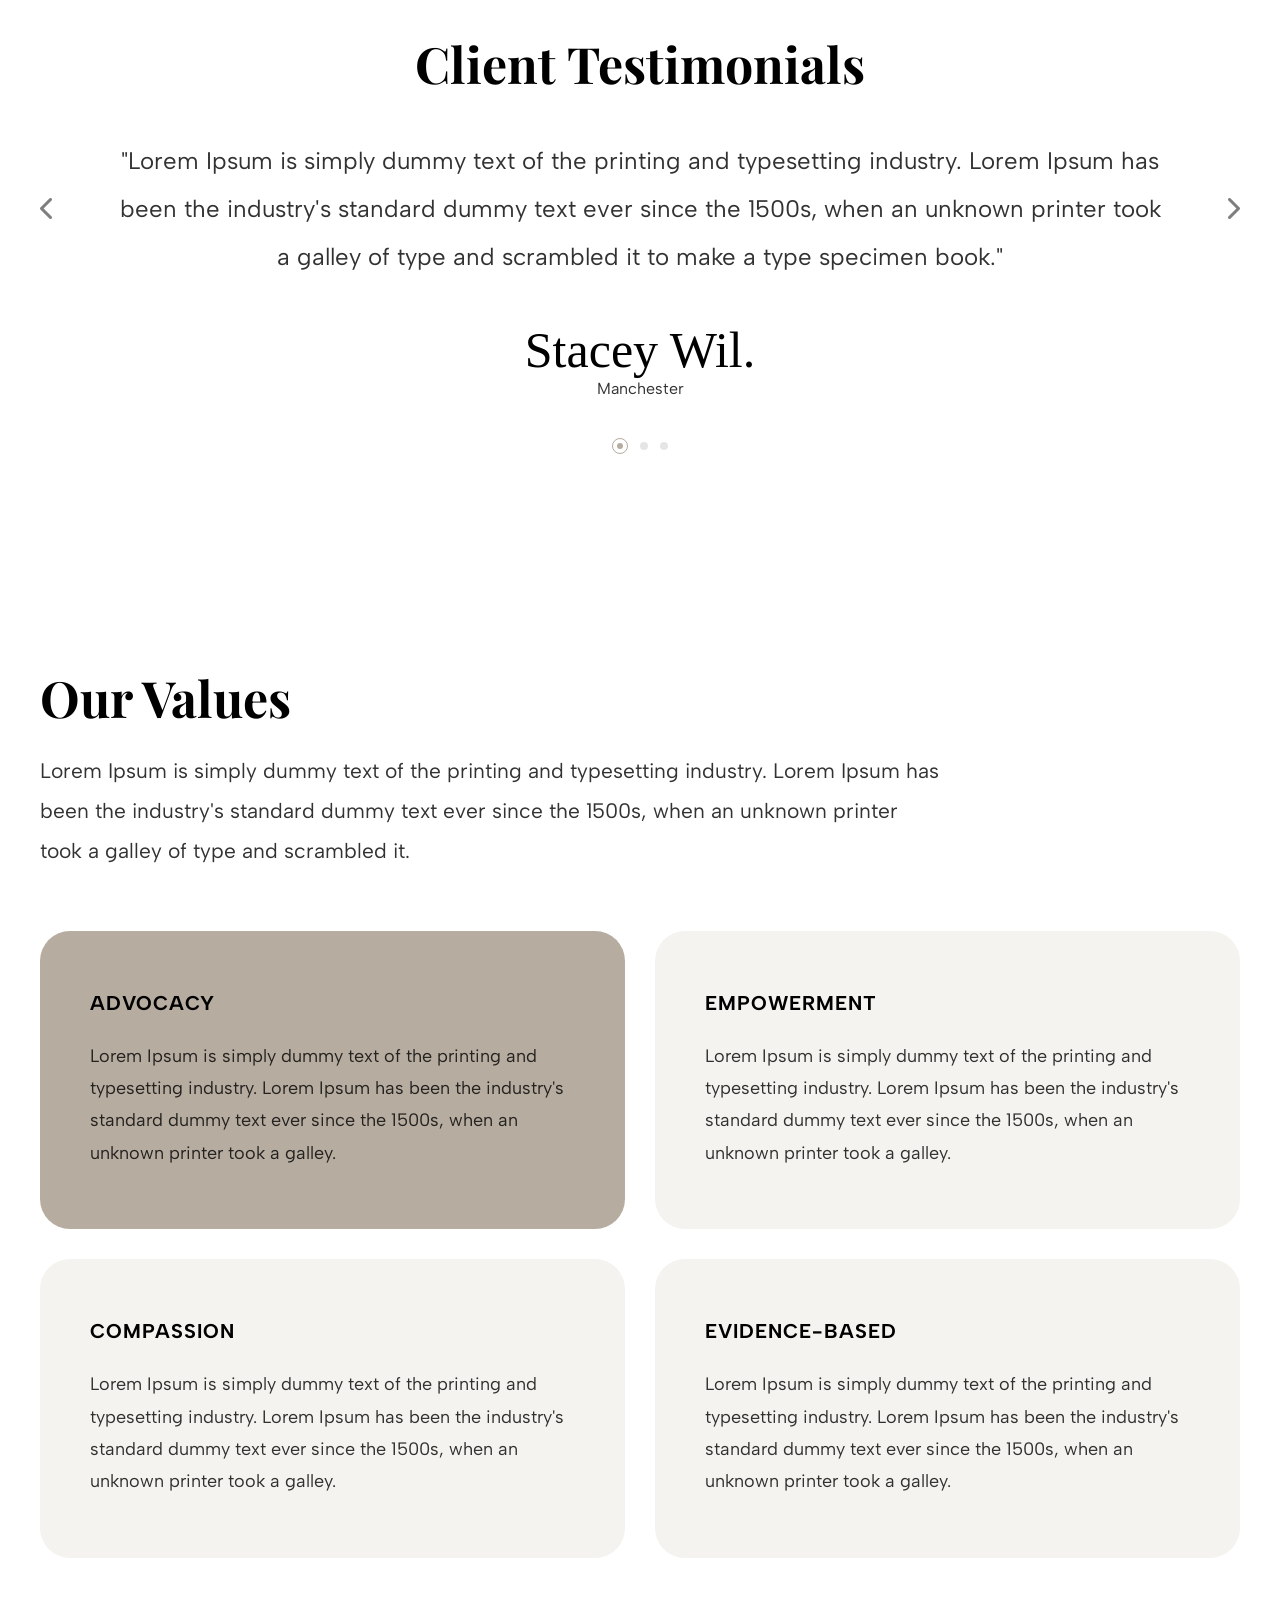
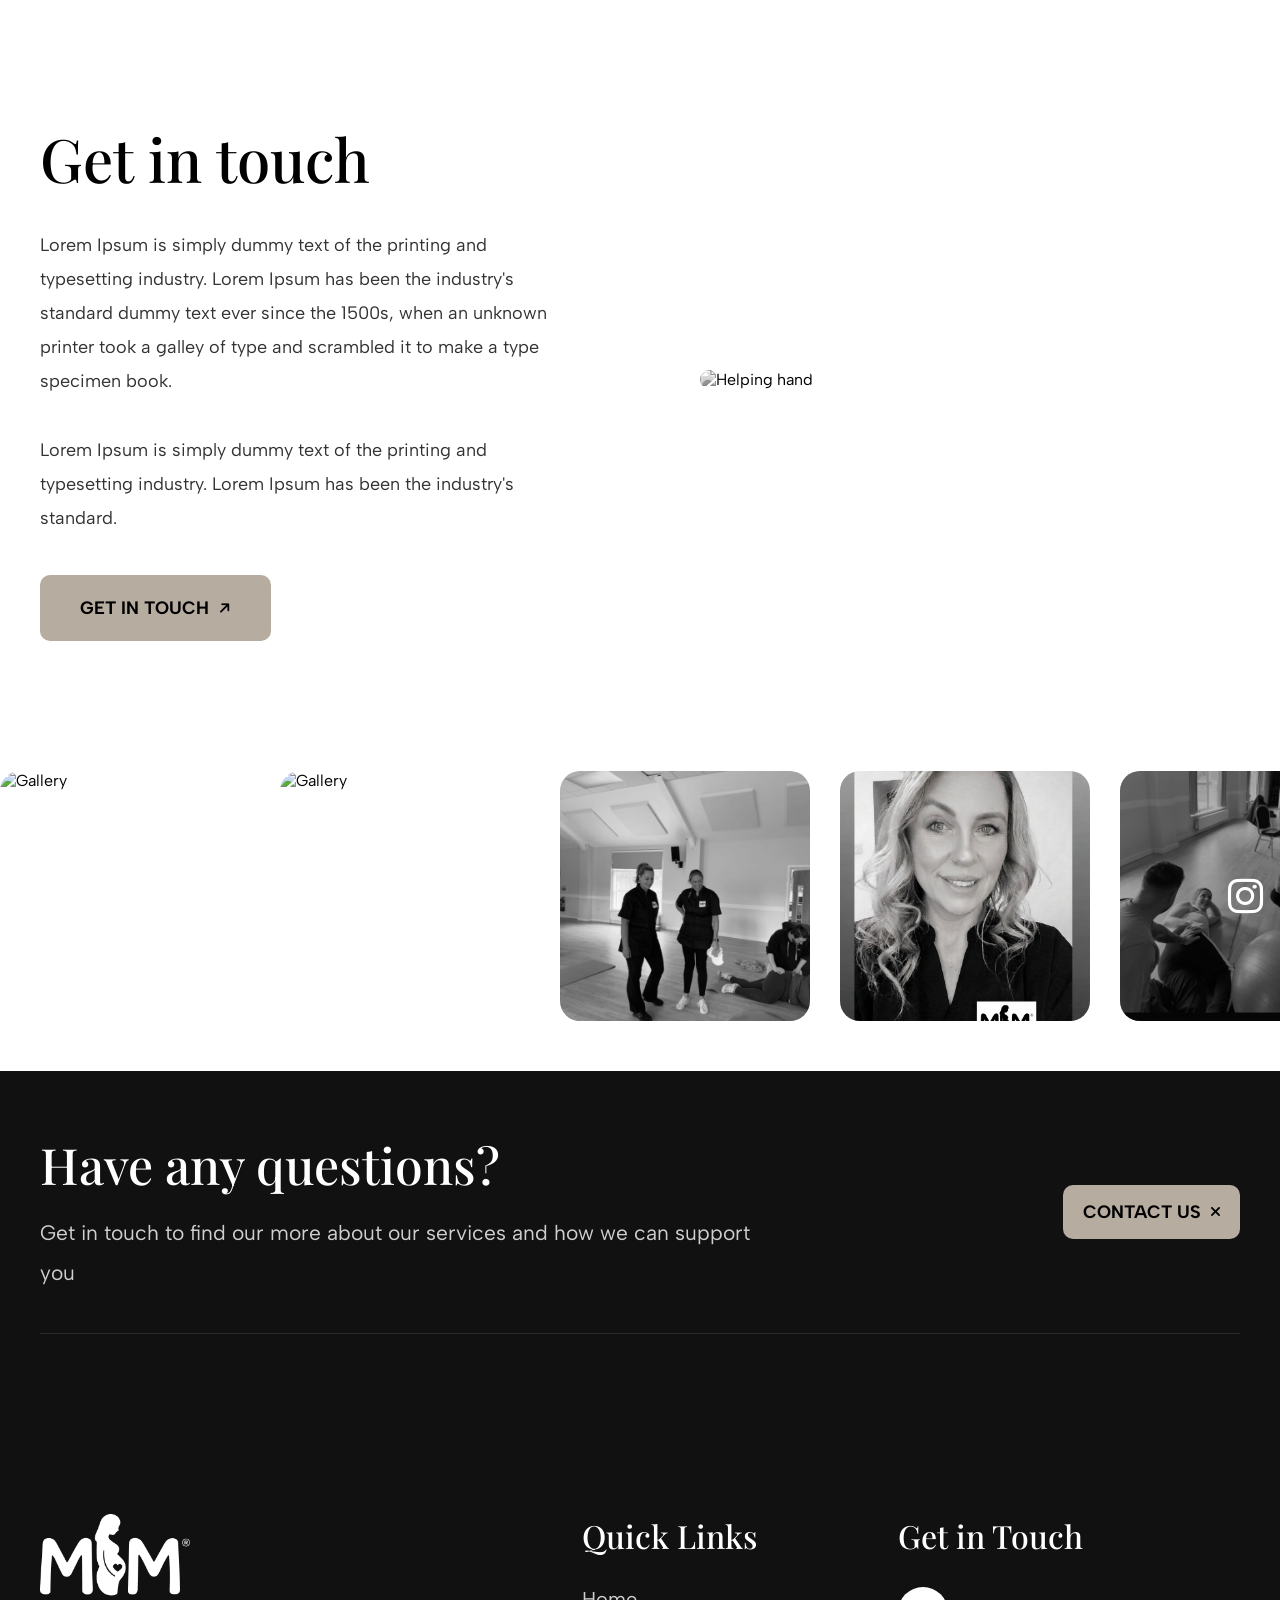
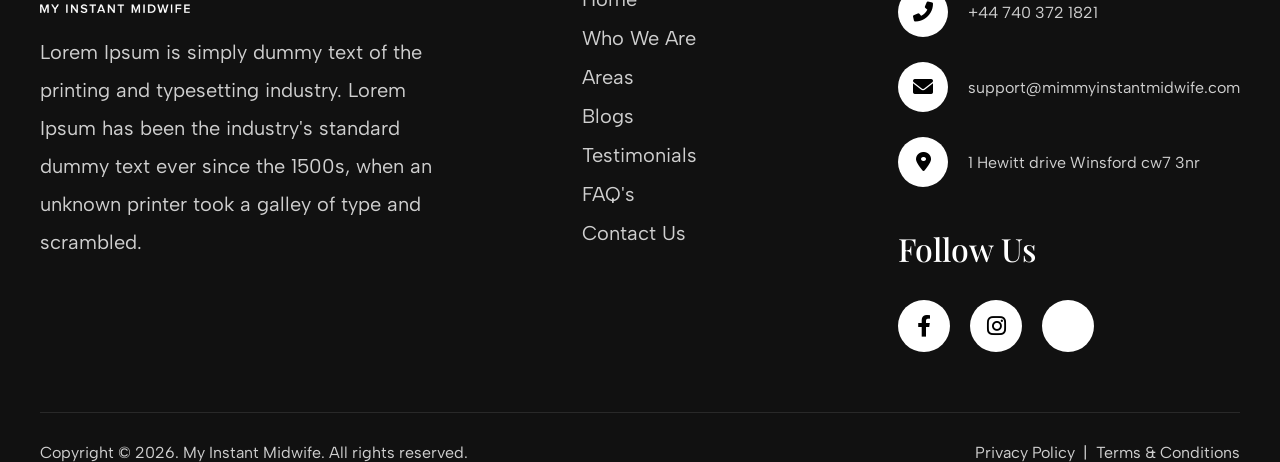
==== commit 2710682b: "Merge pull request #2 from zubbicodes/main Changes From Muzamil" ====
--- a/pages/about.html
+++ b/pages/about.html
@@ -29,7 +29,7 @@
                 <h1>Who We Are</h1>
                 <p>Lorem Ipsum is simply dummy text of the printing and typesetting industry. Lorem Ipsum has been the
                     industry's standard dummy text ever since the 1500s, when an unknown.</p>
-                <a href="courses.html" class="btn-outline">DISCOVER OUR PACKAGES <i
+                <a href="courses.html" class="btn-outline">subscription <i
                         class="fas fa-arrow-right diag-icon"></i></a>
             </div>
         </section>
@@ -47,7 +47,7 @@
                     industry's standard dummy text ever since the 1500s, when an unknown printer took a galley of type
                     and scrambled it to make a type specimen book. Lorem Ipsum is simply dummy text of the printing and
                     typesetting industry. Lorem Ipsum has been the industry's standard.</p>
-                <a href="pages/about.html" class="btn-beige">LEARN MORE <i class="fas fa-arrow-right diag-icon"></i></a>
+                <!-- <a href="pages/about.html" class="btn-beige">LEARN MORE <i class="fas fa-arrow-right diag-icon"></i></a> -->
             </div>
         </section>
 
--- a/css/style.css
+++ b/css/style.css
@@ -77,7 +77,7 @@
     gap: 10px;
     background: var(--primary-color);
     border-radius: 10px;
-    padding: 9px 30px;
+    padding: 9px 20px;
     font-family: var(--font-body);
     font-weight: 700;
     font-size: 18px;
@@ -128,8 +128,8 @@
     align-items: center;
     justify-content: center;
     gap: 10px;
-    background: transparent;
-    border: 2px solid #FFFFFF;
+    background: #B6ACA0;
+    border: 2px solid #B6ACA0;
     border-radius: 10px;
     padding: 9px 30px;
     font-family: 'Albert Sans', sans-serif;
@@ -137,7 +137,7 @@
     font-size: 16px;
     line-height: 36px;
     text-transform: uppercase;
-    color: #FFFFFF;
+    color: #000000;
     cursor: pointer;
     transition: all 0.3s ease;
     text-decoration: none;
@@ -150,7 +150,8 @@
 }
 
 .btn-outline:hover {
-    background: rgba(255, 255, 255, 0.15);
+    background: transparent;
+    color: #FFFFFF;
     transform: translateY(-2px);
 }
 
@@ -362,8 +363,8 @@
 }
 
 .who-left {
-    margin-left: 205px;
-    max-width: 400px;
+    margin-left: 120px;
+    max-width: 500px;
     flex: 1;
 }
 
@@ -637,6 +638,7 @@
 .testimonials {
     text-align: center;
     padding: 80px 120px;
+    margin-bottom: 70px;
 }
 
 .testimonials h2 {
@@ -827,6 +829,8 @@
     justify-content: space-between;
     flex-wrap: wrap;
     gap: 30px;
+    padding-bottom: 40px;
+    border-bottom: 1px solid #292929;
 }
 
 .questions-text h3 {
@@ -866,7 +870,7 @@
 .contact-footer {
     background: #111111;
     color: white;
-    padding: 60px 120px 40px;
+    padding: 60px 120px 0px;
     position: relative;
 }
 
@@ -881,7 +885,7 @@
 
 /* Footer logo + description */
 .footer-logo-area {
-    max-width: 300px;
+    max-width: 400px;
 }
 
 .footer-logo-area .logo {
@@ -912,6 +916,10 @@
     margin-bottom: 30px;
 }
 
+.follow {
+    margin-top: 40px;
+}
+
 .quick-links ul {
     list-style: none;
 }
@@ -985,7 +993,7 @@
 }
 
 .social-circle:hover {
-    background: var(--primary-color);
+    background: #242421;
     color: white;
     transform: scale(1.05);
 }
@@ -1184,8 +1192,9 @@
     align-items: center;
     justify-content: space-between;
     padding: 100px 120px;
-    gap: 60px;
-    background: #fff;
+    gap: 30px;
+    background: #000000;
+    color: #FFFFFF;
     flex-wrap: wrap;
 }
 
@@ -1200,6 +1209,7 @@
     line-height: 72px;
     font-weight: 500;
     margin-bottom: 30px;
+    color: #FFFFFF;
 }
 
 .bc-text p {
@@ -1225,6 +1235,21 @@
    ========================================================== */
 
 /* Intro heading */
+.testimonials-page {
+    background: #000000;
+    color: #FFFFFF;
+}
+
+.testimonials-page .testi-intro h2,
+.testimonials-page .story-name {
+    color: #FFFFFF;
+}
+
+.testimonials-page .testi-intro p,
+.testimonials-page .story-card p {
+    color: rgba(255, 255, 255, 0.8);
+}
+
 .testimonials-page .testi-intro {
     text-align: center;
     max-width: 1236px;
@@ -1302,6 +1327,34 @@
 /* ==========================================================
    16. FAQ PAGE
    ========================================================== */
+
+.faq-page {
+    background: #000000;
+    color: #FFFFFF;
+}
+
+.faq-page .faq-intro h2,
+.faq-page .faq-question {
+    color: #FFFFFF;
+}
+
+.faq-page .faq-intro p,
+.faq-page .faq-answer {
+    color: rgba(255, 255, 255, 0.8);
+}
+
+.faq-page .faq-item {
+    background: rgba(255, 255, 255, 0.1);
+    border: 1px solid rgba(255, 255, 255, 0.2);
+}
+
+.faq-page .faq-item:hover {
+    background: rgba(255, 255, 255, 0.15);
+}
+
+.faq-page .faq-answer {
+    border-top: 1px solid rgba(255, 255, 255, 0.2);
+}
 
 .faq-intro {
     text-align: center;
@@ -1547,18 +1600,44 @@
 @media (max-width: 1400px) {
     .navbar {
         padding: 0 40px;
+        height: 120px;
+    }
+
+    .logo {
+        width: 150px;
+        height: 120px;
+    }
+
+    .nav-links {
+        gap: 30px;
+    }
+
+    .homepage {
+        padding-top: 120px;
+    }
+
+    .hero {
+        height: 800px;
     }
 
     .hero-content {
         left: 40px;
+        top: 180px;
+    }
+
+    .hero-title {
+        font-size: 60px;
+        line-height: 72px;
     }
 
     .subscription-btn {
         left: 40px;
+        top: 550px;
     }
 
     .who-left {
         margin-left: 40px;
+        max-width: 450px;
     }
 
     .who-right {
@@ -1578,12 +1657,11 @@
     }
 
     .serve-left {
-        padding-left: 40px;
+        padding: 80px 40px;
     }
 
     .testimonials {
-        padding-left: 40px;
-        padding-right: 40px;
+        padding: 60px 40px;
     }
 
     .gallery-item {
@@ -1615,14 +1693,38 @@
 
 /* --- Tablets (< 1024px) --- */
 @media (max-width: 1024px) {
+    .navbar {
+        height: 100px;
+        padding: 0 30px;
+    }
+
+    .logo {
+        width: 120px;
+        height: 100px;
+    }
+
+    .nav-links {
+        display: none; /* Hide desktop nav on tablets as well if space is tight, or use hamburger */
+    }
+
+    .mobile-menu-btn {
+        display: flex;
+    }
+
+    .book-now-btn {
+        display: none;
+    }
+
+    .homepage {
+        padding-top: 100px;
+    }
 
     /* Navbar stacks */
     .navbar {
         flex-wrap: wrap;
         gap: 15px;
-        position: relative;
+        position: fixed;
         background: white;
-        padding: 20px 40px;
     }
 
     .homepage {
@@ -1632,55 +1734,104 @@
     /* Hero adjustments */
     .hero {
         margin-top: 0;
-        height: 800px;
+        height: 700px;
     }
 
     .hero-content {
-        top: 150px;
-        left: 40px;
+        top: 120px;
+        left: 30px;
     }
 
     .hero-title {
-        font-size: 48px;
-        line-height: 60px;
+        font-size: 42px;
+        line-height: 52px;
+        max-width: 90%;
+    }
+
+    .hero-desc {
+        font-size: 18px;
+        line-height: 30px;
+        max-width: 90%;
     }
 
     .subscription-btn {
-        left: 40px;
-        top: 600px;
+        left: 30px;
+        top: 500px;
     }
 
     /* Stack two-column layouts */
     .who-we-are {
         flex-direction: column;
         text-align: center;
+        padding: 60px 20px;
     }
 
     .who-left {
-        margin: 0 20px;
+        margin: 0 auto 40px;
+        max-width: 80%;
     }
 
     .who-right {
-        margin: 40px 20px;
+        margin: 0 auto;
         text-align: center;
+        max-width: 90%;
+    }
+
+    .who-right h2 {
+        font-size: 40px;
+        line-height: 1.2;
     }
 
     .midwife-section {
         flex-direction: column;
         text-align: center;
+        padding: 60px 20px;
+    }
+
+    .midwife-text {
+        margin-bottom: 40px;
+        max-width: 100%;
+    }
+
+    .midwife-text h2 {
+        font-size: 40px;
+        line-height: 1.2;
+    }
+
+    .midwife-img {
+        max-width: 80%;
+        margin: 0 auto;
     }
 
     .birthing-choices {
         flex-direction: column;
         text-align: center;
+        padding: 60px 20px;
     }
 
     .bc-text {
         max-width: 100%;
+        margin-bottom: 40px;
+    }
+
+    .bc-text h2 {
+        font-size: 36px;
+        line-height: 1.2;
     }
 
     .bc-image {
-        max-width: 100%;
+        max-width: 80%;
+        margin: 0 auto;
+    }
+
+    /* Packages cards */
+    .card-container {
+        padding: 0 20px;
+        gap: 20px;
+    }
+
+    .package-card {
+        width: calc(50% - 20px);
     }
 
     /* Serve section stacks */
@@ -1692,14 +1843,15 @@
     .serve-left,
     .serve-right {
         width: 100%;
-        height: 500px;
-        padding: 60px 40px;
+        height: auto;
+        padding: 60px 30px;
     }
 
     /* Footer adjustments */
     .footer-columns {
         justify-content: center;
         text-align: center;
+        gap: 40px;
     }
 
     .contact-row {
@@ -1713,10 +1865,11 @@
     /* Inner pages */
     .inner-hero {
         margin-top: 0;
+        height: 400px;
     }
 
     .inner-hero h1 {
-        font-size: 50px;
+        font-size: 42px;
     }
 
     .testimonial-wrap {
@@ -1724,12 +1877,17 @@
     }
 
     .testimonial-text {
-        font-size: 20px;
-        line-height: 1.8;
+        font-size: 18px;
+        line-height: 1.6;
     }
 
     .about-top {
         flex-direction: column;
+        gap: 40px;
+    }
+
+    .about-image {
+        max-width: 80%;
     }
 
     .values-grid {
@@ -1737,7 +1895,7 @@
     }
 
     .stories-grid {
-        grid-template-columns: 1fr;
+        grid-template-columns: repeat(2, 1fr);
     }
 
     .faq-grid {
@@ -1756,7 +1914,7 @@
     }
 
     .git-main-img {
-        height: 500px;
+        height: 400px;
     }
 
     .thankyou-content {
@@ -1776,6 +1934,147 @@
 
 /* --- Mobile (< 768px) --- */
 @media (max-width: 768px) {
+    .navbar {
+        height: 80px;
+        padding: 0 20px;
+    }
+
+    .logo {
+        width: 100px;
+        height: 80px;
+    }
+
+    .homepage {
+        padding-top: 80px;
+    }
+
+    .mobile-menu-btn {
+        width: 40px;
+        height: 40px;
+        font-size: 20px;
+    }
+
+    /* Hero Mobile */
+    .hero {
+        height: 600px;
+    }
+
+    .hero-content {
+        top: 100px;
+        left: 20px;
+        text-align: center;
+        max-width: calc(100% - 40px);
+    }
+
+    .hero-title {
+        font-size: 32px;
+        line-height: 40px;
+        margin-bottom: 20px;
+    }
+
+    .hero-desc {
+        font-size: 16px;
+        line-height: 24px;
+        margin-bottom: 30px;
+    }
+
+    .subscription-btn {
+        position: relative;
+        left: 0;
+        top: 0;
+        display: inline-block;
+        margin-top: 20px;
+    }
+
+    /* Who We Are Mobile */
+    .who-right h2 {
+        font-size: 32px;
+    }
+
+    .who-right p {
+        font-size: 16px;
+        line-height: 1.6;
+    }
+
+    /* Packages Mobile */
+    .package-card {
+        width: 100%;
+        max-width: 100%;
+    }
+
+    /* Midwife & Choices Mobile */
+    .midwife-text h2, .bc-text h2 {
+        font-size: 32px;
+    }
+
+    .midwife-text p, .bc-text p {
+        font-size: 16px;
+        line-height: 1.6;
+    }
+
+    /* Inner Pages Mobile */
+    .inner-hero {
+        height: 300px;
+    }
+
+    .inner-hero h1 {
+        font-size: 32px;
+    }
+
+    .inner-content {
+        padding: 40px 20px;
+    }
+
+    .stories-grid {
+        grid-template-columns: 1fr;
+    }
+
+    /* Footer Mobile */
+    .questions-cta {
+        padding: 40px 20px;
+    }
+
+    .questions-text h3 {
+        font-size: 28px;
+    }
+
+    .questions-text p {
+        font-size: 16px;
+    }
+
+    .contact-footer {
+        padding: 40px 20px;
+    }
+
+    .footer-columns {
+        flex-direction: column;
+        align-items: center;
+        text-align: center;
+        gap: 30px;
+    }
+
+    .footer-logo-area {
+        max-width: 100%;
+    }
+
+    .footer-logo-area p {
+        font-size: 16px;
+    }
+
+    .quick-links h4, .getintouch h4, .follow h4 {
+        font-size: 24px;
+        margin-bottom: 20px;
+    }
+
+    .quick-links ul li a, .contact-row span {
+        font-size: 16px;
+    }
+
+    .copyright {
+        flex-direction: column;
+        text-align: center;
+        gap: 15px;
+    }
 
     /* Hide desktop nav, show hamburger */
     .nav-links {
@@ -1792,132 +2091,6 @@
 
     .book-now-btn {
         display: none;
-    }
-
-    /* Hero scales down */
-    .hero-title {
-        font-size: 36px;
-        line-height: 48px;
-    }
-
-    .hero-desc {
-        font-size: 18px;
-        line-height: 28px;
-    }
-
-    /* Packages */
-    .packages h2 {
-        font-size: 32px;
-    }
-
-    .card-container {
-        padding: 0 20px;
-    }
-
-    .package-card {
-        width: 100%;
-        max-width: 400px;
-    }
-
-    /* Testimonials */
-    .testimonial-wrap {
-        gap: 10px;
-    }
-
-    .nav-arrow {
-        font-size: 18px;
-    }
-
-    .testimonial-text {
-        font-size: 18px;
-        line-height: 1.6;
-    }
-
-    /* Gallery */
-    .gallery-item {
-        width: 180px;
-        height: 180px;
-    }
-
-    /* Footer gallery */
-    .footer-gallery {
-        flex-wrap: wrap;
-    }
-
-    .footer-gallery img {
-        width: 50%;
-        height: 150px;
-    }
-
-    /* Inner page hero */
-    .inner-hero {
-        height: auto;
-        padding: 150px 20px 80px;
-    }
-
-    .inner-hero h1 {
-        font-size: 36px;
-        line-height: 1.2;
-    }
-
-    .inner-hero p {
-        font-size: 18px;
-    }
-
-    .inner-content {
-        padding: 60px 20px;
-    }
-
-    /* Section headings scale */
-    .testi-intro h2,
-    .about-text h2,
-    .faq-intro h2,
-    .form-intro h2,
-    .values-intro h2,
-    .git-info h2 {
-        font-size: 32px;
-    }
-
-    .questions-text h3 {
-        font-size: 32px;
-    }
-
-    /* Courses */
-    .bc-text h2 {
-        font-size: 36px;
-        line-height: 48px;
-    }
-
-    /* Thank you section */
-    .thank-you-section {
-        padding: 60px 20px;
-    }
-
-    .thankyou-heading {
-        font-size: 40px;
-    }
-
-    .thankyou-text {
-        font-size: 24px;
-    }
-
-    .thankyou-logo {
-        width: 180px;
-    }
-
-    /* Get in touch */
-    .get-in-touch {
-        padding: 60px 20px;
-    }
-
-    /* Contact footer */
-    .contact-footer {
-        padding-left: 20px;
-        padding-right: 20px;
-    }
-
-    .contact-left h3 {
-        font-size: 36px;
     }
 }
 
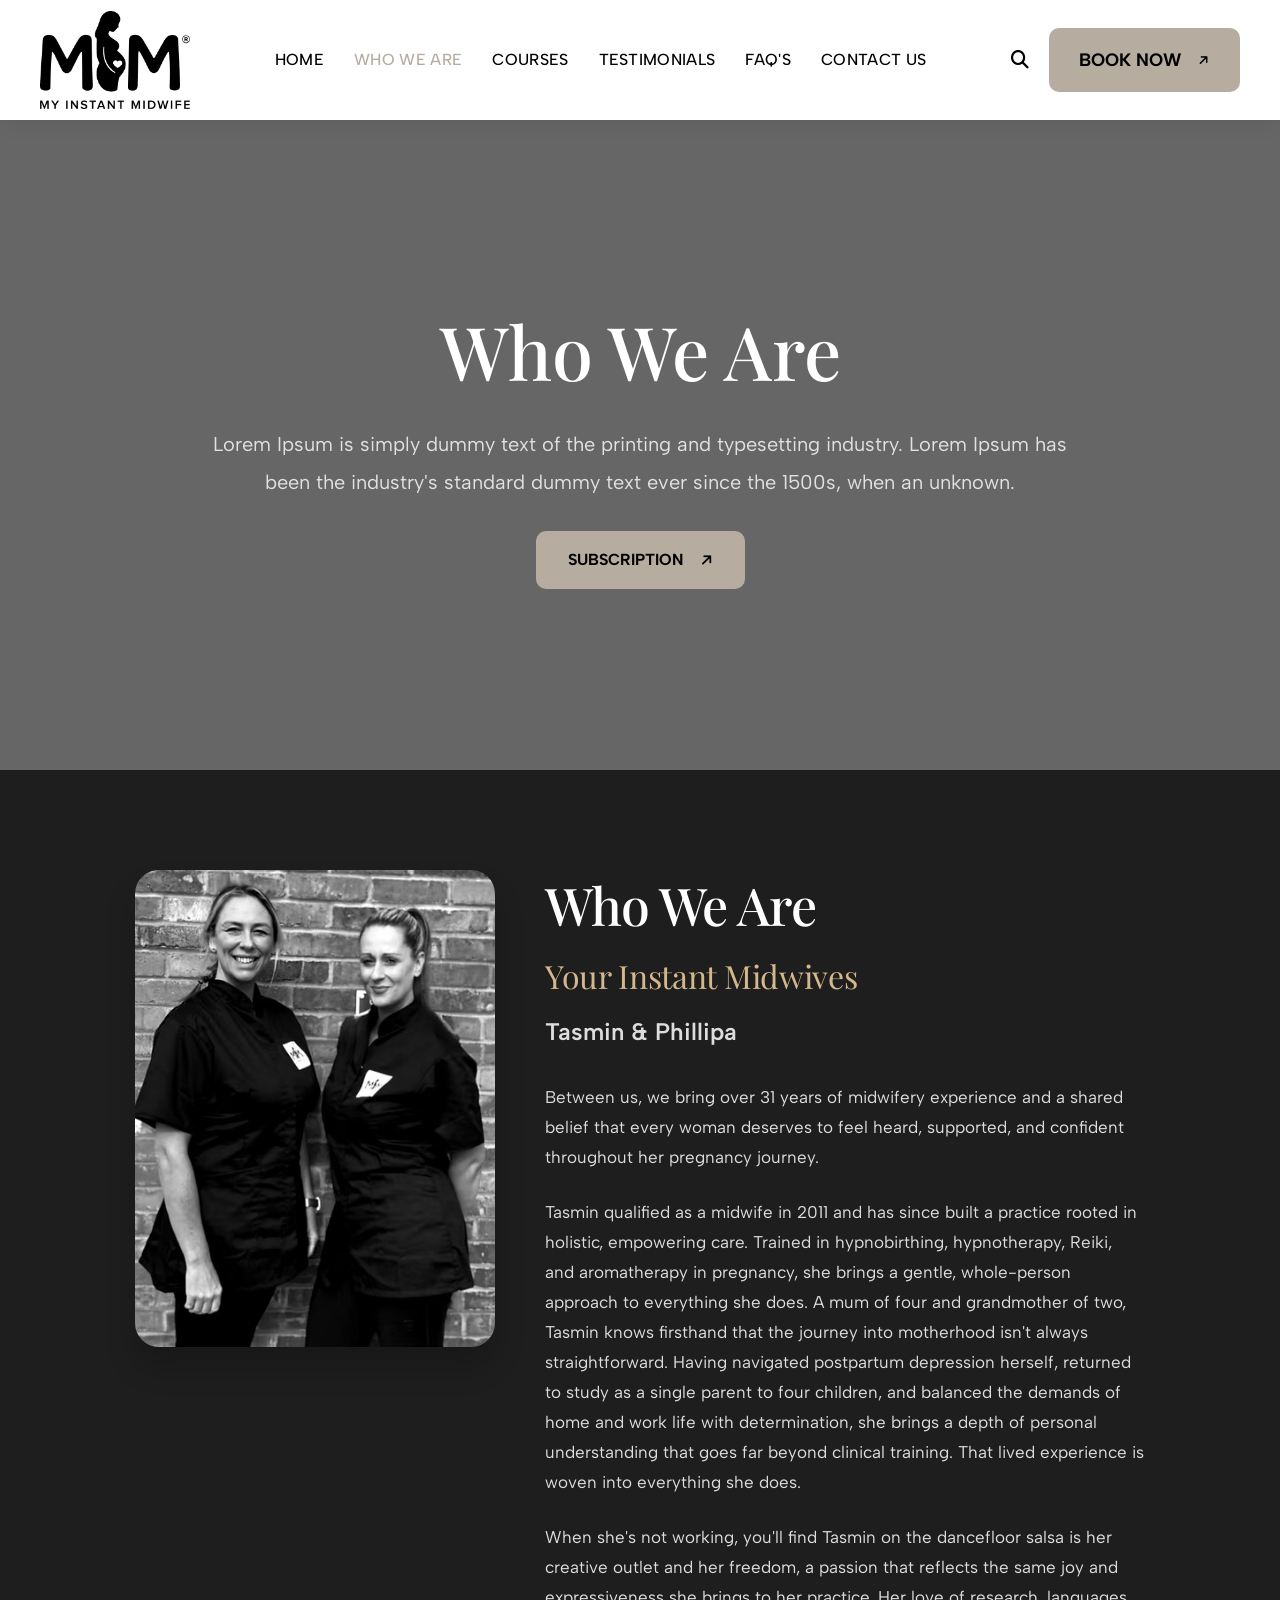
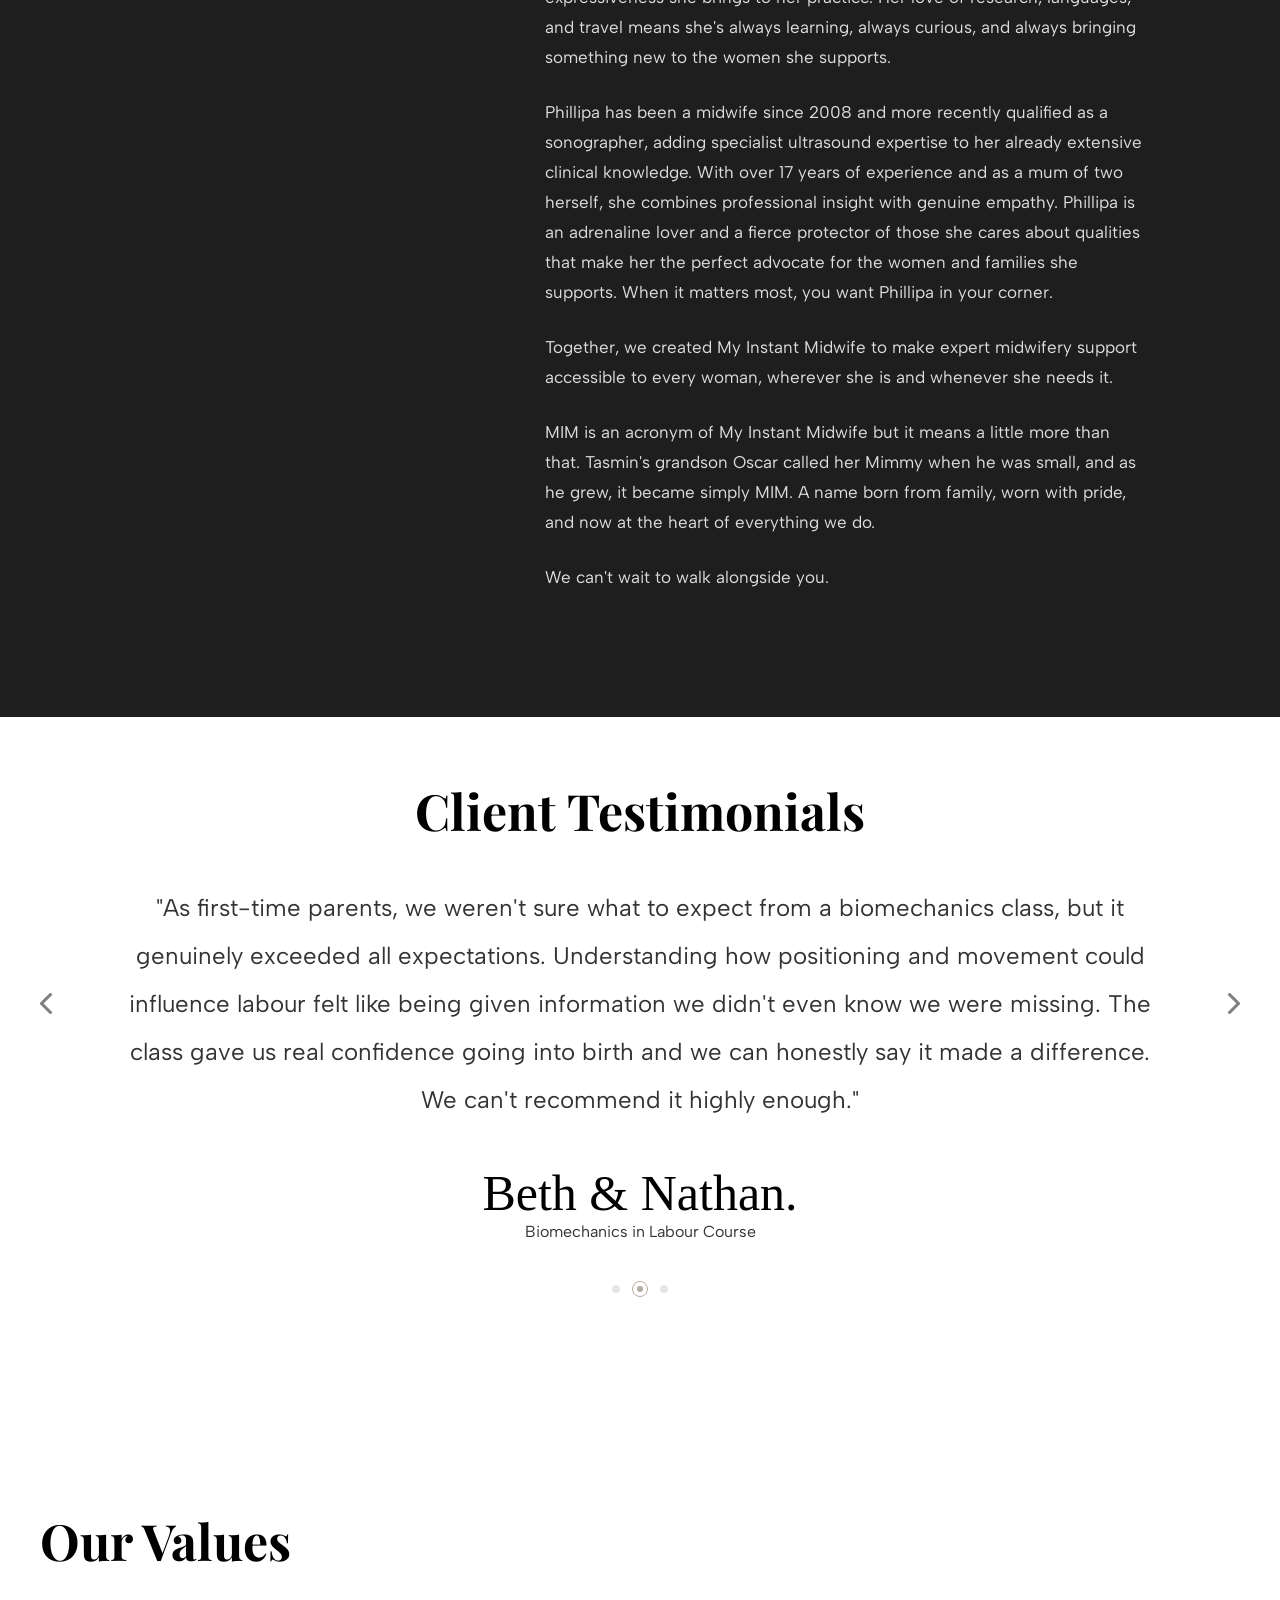
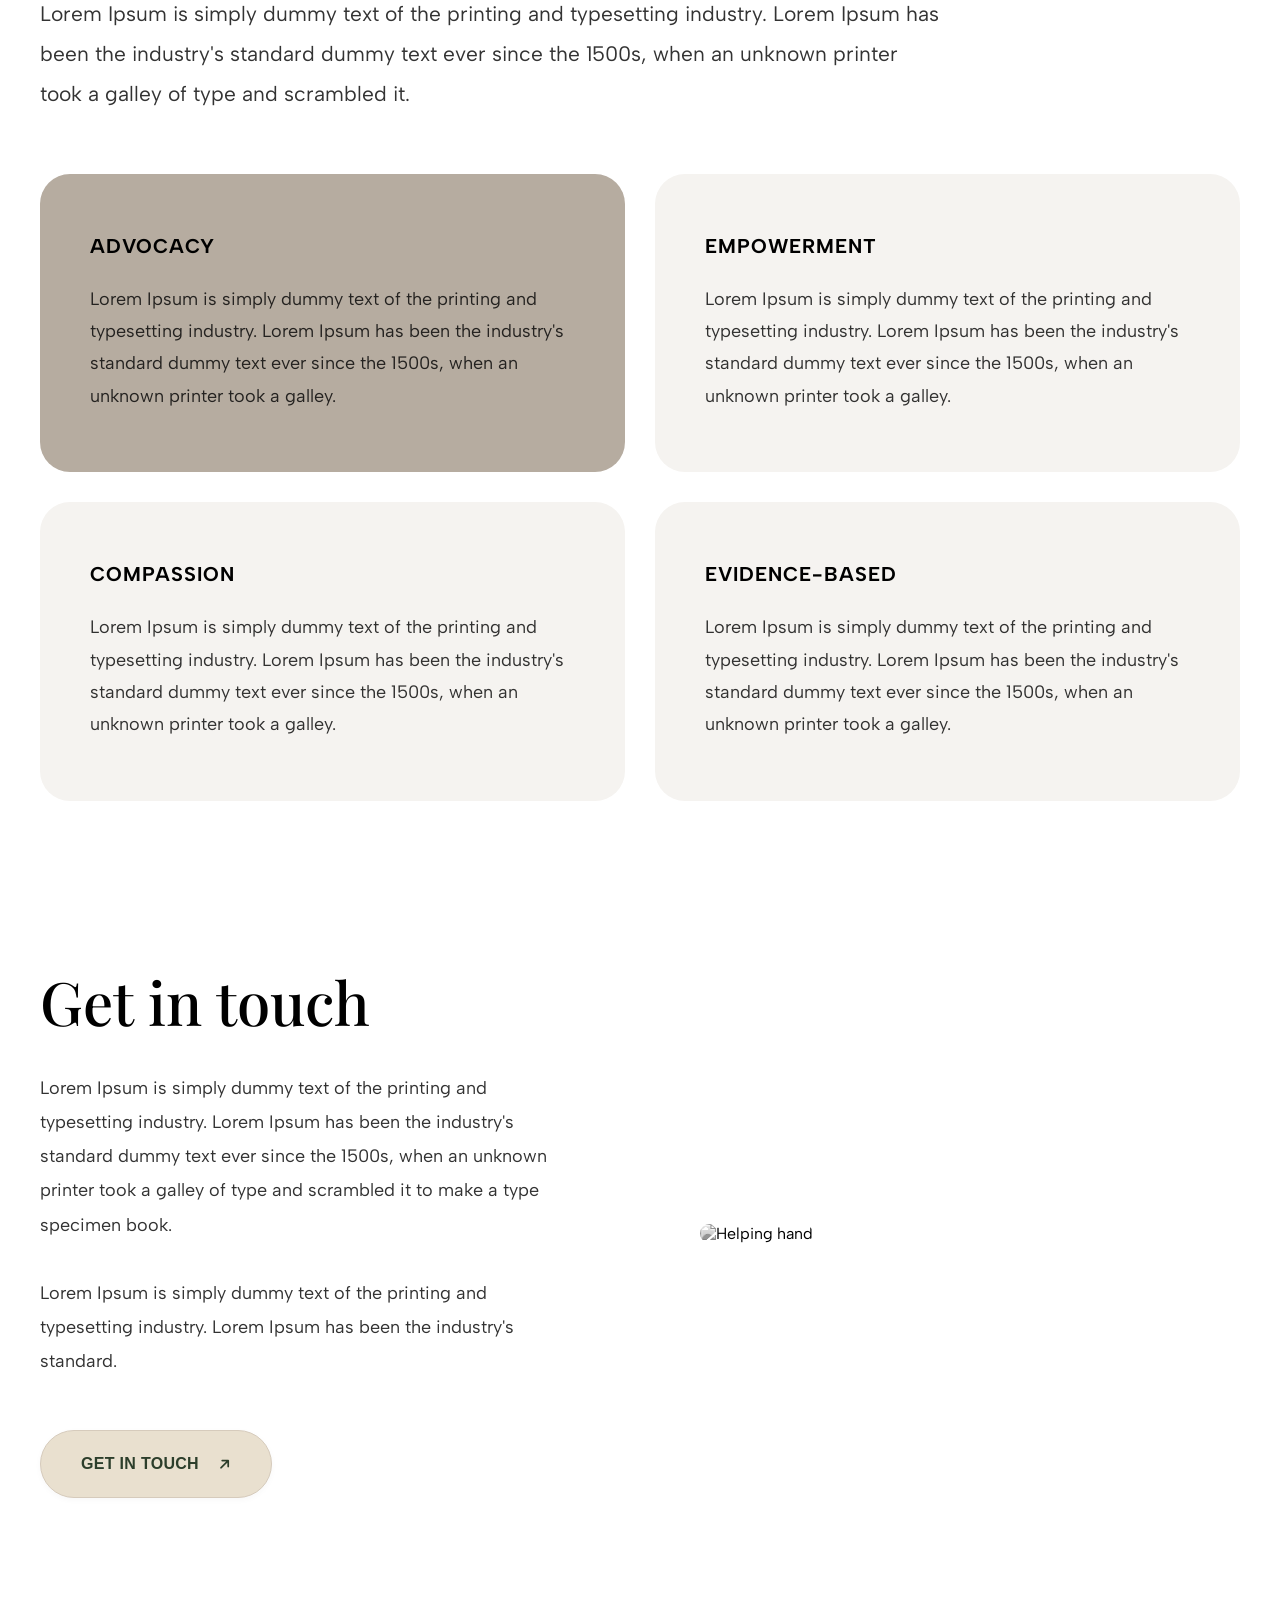
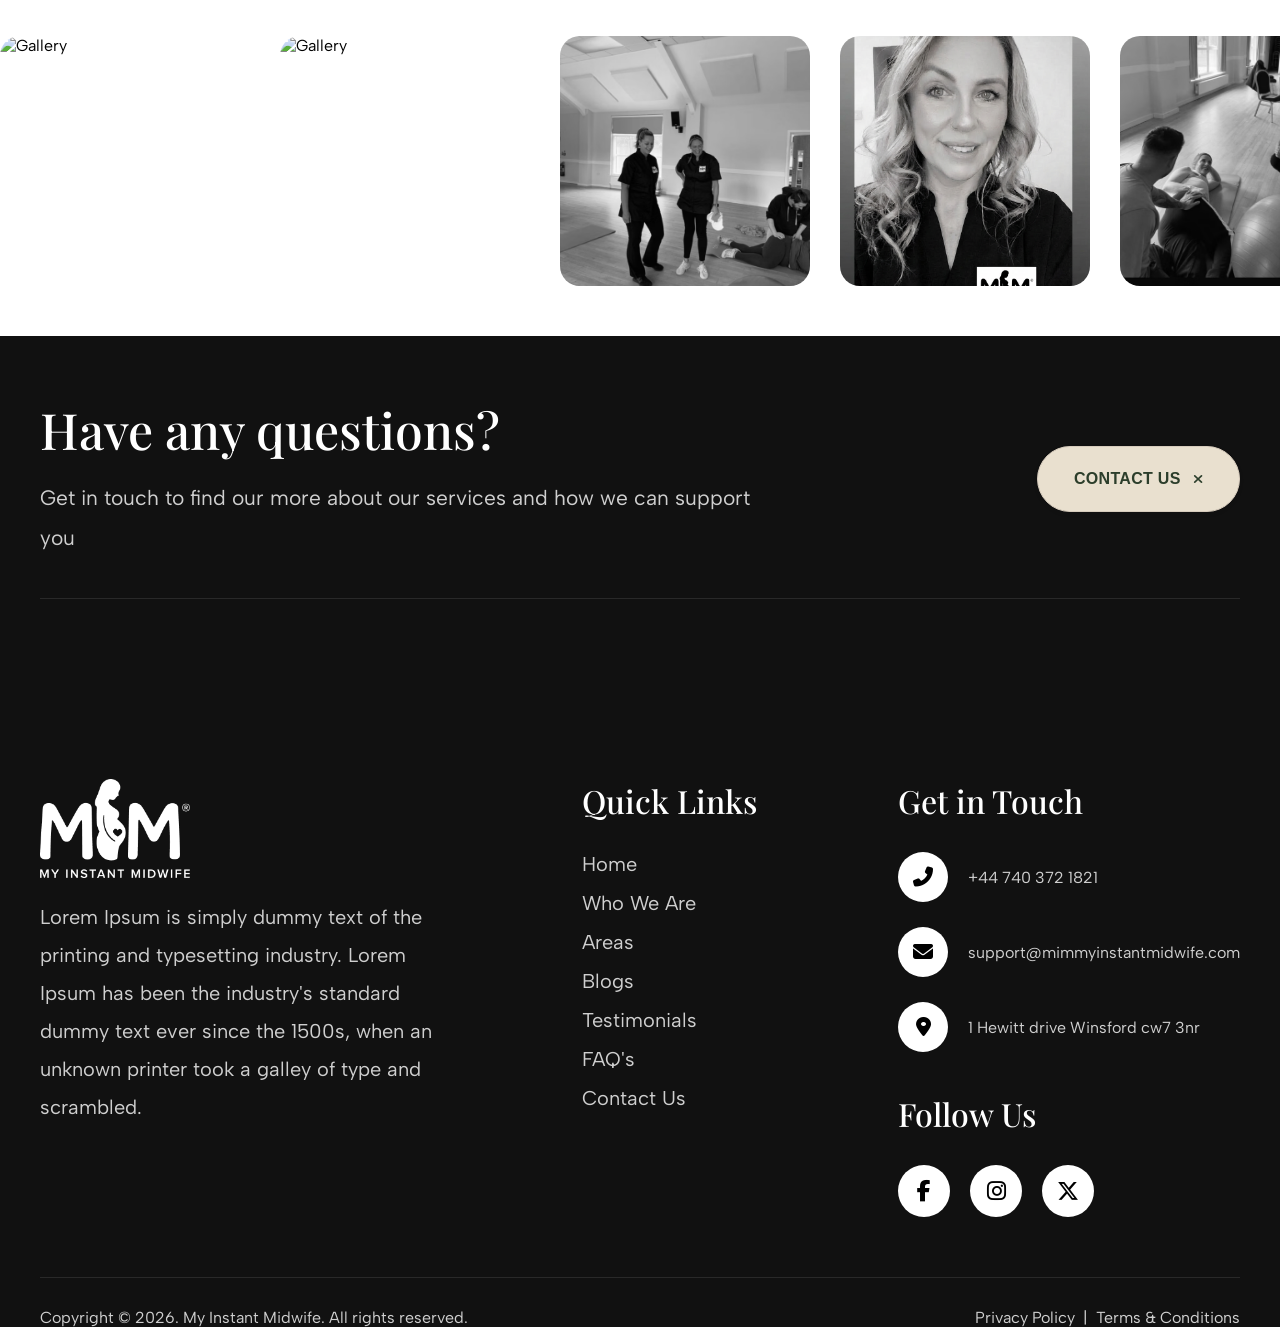
==== commit 0dd8cb2f: "Add new content and make improvements" ====
--- a/pages/about.html
+++ b/pages/about.html
@@ -10,7 +10,7 @@
         href="https://fonts.googleapis.com/css2?family=Playfair+Display:wght@400;500;600;700&family=Albert+Sans:wght@400;500;600;700&family=Rochester&display=swap"
         rel="stylesheet">
     <!-- Font Awesome -->
-    <link rel="stylesheet" href="https://cdnjs.cloudflare.com/ajax/libs/font-awesome/6.0.0-beta3/css/all.min.css">
+    <link rel="stylesheet" href="https://cdnjs.cloudflare.com/ajax/libs/font-awesome/6.5.1/css/all.min.css" />
     <!-- Site Stylesheet -->
     <link rel="stylesheet" href="../css/style.css">
 </head>
@@ -37,19 +37,23 @@
         <!-- ====== Who We Are Section ======
          Dark background split layout: image left, text right.
          Links to the full "About" page. -->
-        <section class="who-we-are">
-            <div class="who-left">
-                <img src="../images/whowe.png" alt="Our Midwife Team">
-            </div>
-            <div class="who-right">
-                <h2>Who We Are</h2>
-                <p>Lorem Ipsum is simply dummy text of the printing and typesetting industry. Lorem Ipsum has been the
-                    industry's standard dummy text ever since the 1500s, when an unknown printer took a galley of type
-                    and scrambled it to make a type specimen book. Lorem Ipsum is simply dummy text of the printing and
-                    typesetting industry. Lorem Ipsum has been the industry's standard.</p>
-                <!-- <a href="pages/about.html" class="btn-beige">LEARN MORE <i class="fas fa-arrow-right diag-icon"></i></a> -->
-            </div>
-        </section>
+       <section class="who-we-are-about">
+    <div class="who-left-about">
+        <img src="../images/whowe.png" alt="Our Midwife Team">
+    </div>
+    <div class="who-right-about">
+        <h2>Who We Are</h2>
+        <h3>Your Instant Midwives</h3>
+        <p><strong>Tasmin & Phillipa</strong></p>
+        <p>Between us, we bring over 31 years of midwifery experience and a shared belief that every woman deserves to feel heard, supported, and confident throughout her pregnancy journey.</p>
+        <p>Tasmin qualified as a midwife in 2011 and has since built a practice rooted in holistic, empowering care. Trained in hypnobirthing, hypnotherapy, Reiki, and aromatherapy in pregnancy, she brings a gentle, whole-person approach to everything she does. A mum of four and grandmother of two, Tasmin knows firsthand that the journey into motherhood isn't always straightforward. Having navigated postpartum depression herself, returned to study as a single parent to four children, and balanced the demands of home and work life with determination, she brings a depth of personal understanding that goes far beyond clinical training. That lived experience is woven into everything she does.</p>
+        <p>When she's not working, you'll find Tasmin on the dancefloor salsa is her creative outlet and her freedom, a passion that reflects the same joy and expressiveness she brings to her practice. Her love of research, languages, and travel means she's always learning, always curious, and always bringing something new to the women she supports.</p>
+        <p>Phillipa has been a midwife since 2008 and more recently qualified as a sonographer, adding specialist ultrasound expertise to her already extensive clinical knowledge. With over 17 years of experience and as a mum of two herself, she combines professional insight with genuine empathy. Phillipa is an adrenaline lover and a fierce protector of those she cares about qualities that make her the perfect advocate for the women and families she supports. When it matters most, you want Phillipa in your corner.</p>
+        <p>Together, we created My Instant Midwife to make expert midwifery support accessible to every woman, wherever she is and whenever she needs it.</p>
+        <p>MIM is an acronym of My Instant Midwife but it means a little more than that. Tasmin's grandson Oscar called her Mimmy when he was small, and as he grew, it became simply MIM. A name born from family, worn with pride, and now at the heart of everything we do.</p>
+        <p>We can't wait to walk alongside you.</p>
+    </div>
+</section>
 
 
         <!-- ====== Client Testimonials Slider ======
@@ -58,16 +62,14 @@
             <h2>Client Testimonials</h2>
             <div class="testimonial-wrap">
                 <button class="nav-arrow left" aria-label="Previous"><i class="fas fa-chevron-left"></i></button>
-                <div class="testimonial-text" id="testimonialText">"Lorem Ipsum is simply dummy text of the printing and
-                    typesetting industry. Lorem Ipsum has been the industry's standard dummy text ever since the 1500s,
-                    when an unknown printer took a galley of type and scrambled it to make a type specimen book."</div>
+                <div class="testimonial-text" id="testimonialText">"As first-time parents, we weren't sure what to expect from a biomechanics class, but it genuinely exceeded all expectations. Understanding how positioning and movement could influence labour felt like being given information we didn't even know we were missing. The class gave us real confidence going into birth and we can honestly say it made a difference. We can't recommend it highly enough."</div>
                 <button class="nav-arrow right" aria-label="Next"><i class="fas fa-chevron-right"></i></button>
             </div>
-            <div class="client-name">Stacey Wil.</div>
-            <div class="client-location">Manchester</div>
+            <div class="client-name">Beth & Nathan.</div>
+            <div class="client-location">Biomechanics in Labour Course</div>
             <div class="dots">
+                <div class="dot"></div>
                 <div class="dot active"></div>
-                <div class="dot"></div>
                 <div class="dot"></div>
             </div>
         </section>
--- a/css/style.css
+++ b/css/style.css
@@ -348,24 +348,25 @@
 
 
 /* ==========================================================
+ /* ==========================================================
    5. WHO WE ARE SECTION
    Dark background, image left + text right.
    ========================================================== */
-
 .who-we-are {
     position: relative;
     background: #1E1E1E;
     padding: 100px 0;
     display: flex;
     align-items: center;
-    justify-content: space-between;
+    justify-content: center;
     flex-wrap: wrap;
+    gap: 80px;
 }
 
 .who-left {
-    margin-left: 120px;
+    margin-left: 0;
     max-width: 500px;
-    flex: 1;
+    flex: 0 0 auto;
 }
 
 .who-left img {
@@ -375,10 +376,10 @@
 }
 
 .who-right {
-    margin-right: 240px;
+    margin-right: 0;
     max-width: 600px;
     color: white;
-    flex: 1;
+    flex: 0 1 600px;
 }
 
 .who-right h2 {
@@ -387,248 +388,1541 @@
     font-weight: 500;
     letter-spacing: -0.02em;
     color: #FFFFFF;
-    margin-bottom: 30px;
+    margin-bottom: 15px;
+}
+
+.who-right h3 {
+    font-family: 'Playfair Display', serif;
+    font-size: 28px;
+    font-weight: 400;
+    letter-spacing: -0.01em;
+    color: #D4B88C;
+    margin-bottom: 20px;
+}
+
+.who-right .midwife-names {
+    font-family: 'Playfair Display', serif;
+    font-size: 22px;
+    font-weight: 600;
+    color: #FFFFFF;
+    margin-bottom: 20px;
+    letter-spacing: -0.01em;
 }
 
 .who-right p {
-    font-size: 21px;
+    font-size: 20px;
     line-height: 42px;
     opacity: 0.8;
     margin-bottom: 40px;
 }
 
-
 /* ==========================================================
-   6. PACKAGES / WHAT WE OFFER
-   Centered section with three pricing cards.
+   RESPONSIVE BREAKPOINTS
    ========================================================== */
 
+/* Large Desktop 1920px */
+@media (min-width: 1920px) {
+    .who-we-are {
+        gap: 120px;
+        padding: 120px 0;
+    }
+    
+    .who-left {
+        max-width: 550px;
+    }
+    
+    .who-right {
+        max-width: 650px;
+    }
+    
+    .who-right h2 {
+        font-size: 70px;
+    }
+    
+    .who-right h3 {
+        font-size: 32px;
+    }
+    
+    .who-right .midwife-names {
+        font-size: 24px;
+    }
+    
+    .who-right p {
+        font-size: 22px;
+        line-height: 44px;
+    }
+}
+
+/* Desktop 1440px */
+@media (max-width: 1440px) {
+    .who-we-are {
+        gap: 60px;
+    }
+    
+    .who-left {
+        max-width: 450px;
+    }
+    
+    .who-right {
+        max-width: 550px;
+    }
+    
+    .who-right h2 {
+        font-size: 55px;
+    }
+    
+    .who-right p {
+        font-size: 19px;
+        line-height: 38px;
+    }
+}
+
+/* Laptop 1366px */
+@media (max-width: 1366px) {
+    .who-we-are {
+        gap: 50px;
+        padding: 80px 0;
+    }
+    
+    .who-left {
+        max-width: 420px;
+    }
+    
+    .who-right {
+        max-width: 520px;
+    }
+    
+    .who-right h2 {
+        font-size: 52px;
+    }
+    
+    .who-right h3 {
+        font-size: 26px;
+    }
+    
+    .who-right .midwife-names {
+        font-size: 21px;
+    }
+    
+    .who-right p {
+        font-size: 18px;
+        line-height: 36px;
+    }
+}
+
+/* Laptop Small 1200px */
+@media (max-width: 1200px) {
+    .who-we-are {
+        gap: 40px;
+        padding: 70px 40px;
+    }
+    
+    .who-left {
+        max-width: 380px;
+    }
+    
+    .who-right {
+        max-width: 480px;
+    }
+    
+    .who-right h2 {
+        font-size: 48px;
+    }
+    
+    .who-right h3 {
+        font-size: 24px;
+    }
+    
+    .who-right .midwife-names {
+        font-size: 20px;
+    }
+    
+    .who-right p {
+        font-size: 17px;
+        line-height: 34px;
+        margin-bottom: 35px;
+    }
+}
+
+/* Tablet Landscape 1024px */
+@media (max-width: 1024px) {
+    .who-we-are {
+        gap: 35px;
+        padding: 60px 30px;
+    }
+    
+    .who-left {
+        max-width: 350px;
+    }
+    
+    .who-right {
+        max-width: 450px;
+    }
+    
+    .who-right h2 {
+        font-size: 44px;
+    }
+    
+    .who-right h3 {
+        font-size: 22px;
+    }
+    
+    .who-right .midwife-names {
+        font-size: 19px;
+    }
+    
+    .who-right p {
+        font-size: 16px;
+        line-height: 32px;
+    }
+}
+
+/* Tablet Portrait 992px */
+@media (max-width: 992px) {
+    .who-we-are {
+        flex-direction: column;
+        text-align: center;
+        padding: 60px 20px;
+        gap: 40px;
+    }
+    
+    .who-left {
+        margin-left: 0;
+        margin-bottom: 0;
+        max-width: 450px;
+        flex: 0 0 auto;
+    }
+    
+    .who-right {
+        margin-right: 0;
+        max-width: 90%;
+        text-align: center;
+    }
+    
+    .who-right h2 {
+        font-size: 48px;
+        text-align: center;
+    }
+    
+    .who-right h3 {
+        font-size: 28px;
+        text-align: center;
+    }
+    
+    .who-right .midwife-names {
+        font-size: 22px;
+        text-align: center;
+    }
+    
+    .who-right p {
+        font-size: 18px;
+        line-height: 32px;
+        text-align: center;
+    }
+}
+
+/* Mobile Large 768px */
+@media (max-width: 768px) {
+    .who-we-are {
+        padding: 50px 20px;
+        gap: 35px;
+    }
+    
+    .who-left {
+        max-width: 400px;
+    }
+    
+    .who-right h2 {
+        font-size: 40px;
+    }
+    
+    .who-right h3 {
+        font-size: 24px;
+    }
+    
+    .who-right .midwife-names {
+        font-size: 20px;
+    }
+    
+    .who-right p {
+        font-size: 17px;
+        line-height: 30px;
+        margin-bottom: 30px;
+    }
+    
+    .btn-beige {
+        padding: 12px 28px;
+        font-size: 14px;
+    }
+}
+
+/* Mobile Medium 576px */
+@media (max-width: 576px) {
+    .who-we-are {
+        padding: 40px 15px;
+        gap: 30px;
+    }
+    
+    .who-left {
+        max-width: 100%;
+    }
+    
+    .who-right h2 {
+        font-size: 36px;
+        margin-bottom: 12px;
+    }
+    
+    .who-right h3 {
+        font-size: 22px;
+        margin-bottom: 15px;
+    }
+    
+    .who-right .midwife-names {
+        font-size: 18px;
+        margin-bottom: 15px;
+    }
+    
+    .who-right p {
+        font-size: 16px;
+        line-height: 28px;
+        margin-bottom: 25px;
+    }
+}
+
+/* Mobile Small 375px */
+@media (max-width: 375px) {
+    .who-we-are {
+        padding: 35px 12px;
+        gap: 25px;
+    }
+    
+    .who-right h2 {
+        font-size: 32px;
+    }
+    
+    .who-right h3 {
+        font-size: 20px;
+    }
+    
+    .who-right .midwife-names {
+        font-size: 17px;
+    }
+    
+    .who-right p {
+        font-size: 15px;
+        line-height: 26px;
+    }
+}
+
+/* Mobile Extra Small 320px */
+@media (max-width: 320px) {
+    .who-we-are {
+        padding: 30px 10px;
+    }
+    
+    .who-right h2 {
+        font-size: 28px;
+    }
+    
+    .who-right h3 {
+        font-size: 18px;
+    }
+    
+    .who-right .midwife-names {
+        font-size: 16px;
+    }
+    
+    .who-right p {
+        font-size: 14px;
+        line-height: 24px;
+    }
+}
+
+/* About Us Page - Who We Are Section */
+.who-we-are-about {
+    position: relative;
+    background: #1E1E1E;
+    padding: 100px 0;
+    display: flex;
+    align-items: flex-start;
+    justify-content: center;
+    flex-wrap: wrap;
+    gap: 80px;
+}
+
+.who-left-about {
+    margin-left: 0;
+    max-width: 400px;
+    flex: 0 0 auto;
+    position: sticky;
+    top: 100px;
+}
+
+.who-left-about img {
+    width: 100%;
+    border-radius: 24px;
+    box-shadow: 0 20px 30px rgba(0, 0, 0, 0.2);
+}
+
+.who-right-about {
+    margin-right: 0;
+    max-width: 700px;
+    color: white;
+    flex: 0 1 700px;
+}
+
+.who-right-about h2 {
+    font-family: 'Playfair Display', serif;
+    font-size: 60px;
+    font-weight: 500;
+    letter-spacing: -0.02em;
+    color: #FFFFFF;
+    margin-bottom: 15px;
+}
+
+.who-right-about h3 {
+    font-family: 'Playfair Display', serif;
+    font-size: 32px;
+    font-weight: 400;
+    letter-spacing: -0.01em;
+    color: #D4B88C;
+    margin-bottom: 20px;
+}
+
+.who-right-about p {
+    font-size: 18px;
+    line-height: 32px;
+    opacity: 0.85;
+    margin-bottom: 25px;
+}
+
+.who-right-about p strong {
+    font-size: 24px;
+    color: #FFFFFF;
+    font-weight: 600;
+    display: inline-block;
+    margin-bottom: 10px;
+}
+
+/* Responsive Design */
+/* Large Desktop 1920px */
+@media (min-width: 1920px) {
+    .who-we-are-about {
+        justify-content: center;
+        gap: 100px;
+    }
+    
+    .who-left-about {
+        max-width: 450px;
+    }
+    
+    .who-right-about {
+        max-width: 750px;
+    }
+}
+
+/* Desktop 1440px */
+@media (max-width: 1440px) {
+    .who-we-are-about {
+        gap: 60px;
+    }
+    
+    .who-left-about {
+        max-width: 380px;
+    }
+    
+    .who-right-about {
+        max-width: 650px;
+    }
+}
+
+/* Laptop 1366px */
+@media (max-width: 1366px) {
+    .who-we-are-about {
+        gap: 50px;
+    }
+    
+    .who-left-about {
+        max-width: 360px;
+    }
+    
+    .who-right-about {
+        max-width: 600px;
+    }
+    
+    .who-right-about h2 {
+        font-size: 52px;
+    }
+    
+    .who-right-about p {
+        font-size: 17px;
+        line-height: 30px;
+    }
+}
+
+/* Laptop Small 1200px */
+@media (max-width: 1200px) {
+    .who-we-are-about {
+        gap: 40px;
+        padding: 80px 40px;
+    }
+    
+    .who-left-about {
+        max-width: 340px;
+    }
+    
+    .who-right-about {
+        max-width: 550px;
+    }
+    
+    .who-right-about h2 {
+        font-size: 48px;
+    }
+    
+    .who-right-about p {
+        font-size: 16px;
+        line-height: 28px;
+    }
+}
+
+/* Tablet 992px */
+@media (max-width: 992px) {
+    .who-we-are-about {
+        flex-direction: column;
+        padding: 60px 20px;
+        gap: 40px;
+        align-items: center;
+        text-align: center;
+    }
+    
+    .who-left-about {
+        margin-left: 0;
+        max-width: 400px;
+        position: relative;
+        top: 0;
+        text-align: center;
+    }
+    
+    .who-left-about img {
+        max-width: 100%;
+        margin: 0 auto;
+    }
+    
+    .who-right-about {
+        margin-right: 0;
+        max-width: 100%;
+        text-align: center;
+    }
+    
+    .who-right-about h2 {
+        font-size: 44px;
+        text-align: center;
+    }
+    
+    .who-right-about h3 {
+        font-size: 28px;
+        text-align: center;
+    }
+    
+    .who-right-about p strong {
+        text-align: center;
+        display: block;
+    }
+}
+
+/* Mobile 768px */
+@media (max-width: 768px) {
+    .who-we-are-about {
+        padding: 50px 15px;
+    }
+    
+    .who-right-about h2 {
+        font-size: 36px;
+    }
+    
+    .who-right-about h3 {
+        font-size: 24px;
+    }
+    
+    .who-right-about p {
+        font-size: 15px;
+        line-height: 26px;
+    }
+    
+    .who-right-about p strong {
+        font-size: 20px;
+    }
+}
+
+/* Mobile Small 576px */
+@media (max-width: 576px) {
+    .who-we-are-about {
+        padding: 40px 15px;
+        gap: 30px;
+    }
+    
+    .who-left-about {
+        max-width: 100%;
+    }
+    
+    .who-right-about h2 {
+        font-size: 32px;
+    }
+    
+    .who-right-about h3 {
+        font-size: 22px;
+    }
+    
+    .who-right-about p {
+        font-size: 14px;
+        line-height: 24px;
+    }
+    
+    .who-right-about p strong {
+        font-size: 18px;
+    }
+}
+
+/* ============================================
+   PACKAGES SECTION - IMPROVED VERTICAL SPACING
+   ============================================ */
 .packages {
-    background: url('../images/bg.png') no-repeat center center;
+    /* Background image – larger height via extra padding top+bottom */
     background-size: cover;
-    padding: 80px 0 100px;
-    text-align: center;
+    background-position: center center;
+    background-repeat: no-repeat;
+    
+    /* KEY FIX: increase section height with generous vertical padding 
+       This gives breathing space above "WHAT WE OFFER" and below "BEGIN YOUR JOURNEY" button */
+    padding: 90px 0 100px;
+    
     position: relative;
-}
-
-/* "WHAT WE OFFER" label above heading */
+    isolation: isolate;
+}
+
+/* Subtle overlay for better text readability */
+.packages::before {
+    content: '';
+    position: absolute;
+    top: 0;
+    left: 0;
+    width: 100%;
+    height: 100%;
+    background: rgba(253, 249, 244, 0.12);
+    pointer-events: none;
+    z-index: 1;
+}
+
+/* Ensure content sits above overlay */
+.packages > * {
+    position: relative;
+    z-index: 2;
+}
+
+/* ============================================
+   SECTION SUBHEADING
+   ============================================ */
 .section-sub {
     font-size: 18px;
     letter-spacing: 0.14em;
     text-transform: uppercase;
     color: #B6ACA0;
-    margin-bottom: 16px;
-}
-
+    margin-bottom: 18px;
+    font-weight: 500;
+    text-align: center;
+}
+
+/* ============================================
+   MAIN HEADING
+   ============================================ */
 .packages h2 {
     font-family: 'Playfair Display', serif;
     font-size: 50px;
     font-weight: 500;
     letter-spacing: -0.02em;
-    margin-bottom: 20px;
-}
-
+    margin-bottom: 24px;
+    color: #2C2823;
+    text-align: center;
+    max-width: 1000px;
+    margin-left: auto;
+    margin-right: auto;
+    padding: 0 20px;
+}
+
+.packages h2 .highlight {
+    position: relative;
+    display: inline-block;
+}
+
+.packages h2 .highlight::after {
+    content: '';
+    position: absolute;
+    bottom: 8px;
+    left: 0;
+    right: 0;
+    height: 12px;
+    background: rgba(182, 172, 160, 0.28);
+    z-index: -1;
+    border-radius: 4px;
+}
+
+/* ============================================
+   DESCRIPTION TEXT
+   ============================================ */
 .packages-desc {
     font-size: 21px;
-    line-height: 40px;
-    opacity: 0.8;
+    line-height: 1.5;
+    opacity: 0.85;
     max-width: 1044px;
-    margin: 0 auto 50px auto;
-}
-
-/* Cards flex container */
+    margin: 0 auto 56px auto;
+    color: #3e3a35;
+    font-weight: 400;
+    text-align: center;
+    padding: 0 24px;
+}
+
+/* ============================================
+   CARDS CONTAINER
+   ============================================ */
 .card-container {
     display: flex;
     justify-content: center;
-    gap: 30px;
+    gap: 32px;
     flex-wrap: wrap;
     padding: 0 115px;
 }
 
-/* Individual package card */
+/* ============================================
+   INDIVIDUAL PACKAGE CARD
+   ============================================ */
 .package-card {
     background: #FFFFFF;
     border-radius: 30px;
-    width: 350px;
-    box-shadow: 0 10px 30px rgba(0, 0, 0, 0.05);
-    transition: 0.2s;
-    padding-bottom: 30px;
-    border: 1px solid #f0f0f0;
+    width: 360px;
+    max-width: 100%;
+    box-shadow: 0 12px 32px rgba(0, 0, 0, 0.06);
+    transition: all 0.4s cubic-bezier(0.2, 0.9, 0.4, 1.1);
+    border: 1px solid #f0eae3;
+    display: flex;
+    flex-direction: column;
+    position: relative;
+    overflow: hidden;
 }
 
 .package-card:hover {
-    transform: translateY(-5px);
-    box-shadow: 0 15px 40px rgba(0, 0, 0, 0.1);
+    transform: translateY(-4px);
+    box-shadow: 0 20px 40px rgba(0, 0, 0, 0.1);
+}
+
+/* Collapsed state - fixed height with gradient fade */
+.package-card:not([data-expanded="true"]) {
+    max-height: 520px;
+    overflow: hidden;
+    position: relative;
+}
+
+.package-card:not([data-expanded="true"]) .check-list {
+    max-height: 180px;
+    overflow: hidden;
+    position: relative;
+}
+
+/* Gradient overlay for collapsed state */
+.package-card:not([data-expanded="true"]) .check-list::after {
+    content: '';
+    position: absolute;
+    bottom: 0;
+    left: 0;
+    right: 0;
+    height: 80px;
+    background: linear-gradient(to bottom, transparent, white);
+    pointer-events: none;
+}
+
+/* Expanded state - full height */
+.package-card[data-expanded="true"] {
+    max-height: 2000px;
+    overflow: visible;
+}
+
+.package-card[data-expanded="true"] .check-list {
+    max-height: none;
+    overflow: visible;
+}
+
+.package-card[data-expanded="true"] .check-list::after {
+    display: none;
 }
 
 /* Card image area */
 .card-img {
     width: 100%;
-    height: 250px;
+    height: 200px;
     background-size: cover;
-    background-position: center;
-    border-radius: 18px;
-    margin-bottom: 20px;
-}
-
+    background-position: center 30%;
+    border-radius: 30px 30px 18px 18px;
+    margin-bottom: 18px;
+}
+
+/* Card title */
 .card-title {
     font-family: 'Playfair Display', serif;
-    font-size: 24px;
-    font-weight: 400;
-    margin: 20px 30px 0 0;
+    font-size: 26px;
+    font-weight: 500;
+    margin: 12px 24px 0 24px;
+    text-align: left;
+    color: #2C2823;
+    letter-spacing: -0.3px;
 }
 
 /* Feature checklist */
 .check-list {
-    margin: 20px 0 20px 30px;
+    margin: 20px 24px 16px 24px;
+    flex: 1;
+    transition: max-height 0.4s ease;
 }
 
 .check-item {
     display: flex;
-    align-items: center;
+    align-items: flex-start;
     gap: 12px;
     margin-bottom: 20px;
-    font-size: 15px;
-    opacity: 0.8;
+    font-size: 14px;
+    line-height: 1.5;
+    color: #2e2a26;
+    opacity: 0.85;
+    text-align: left;
 }
 
 .check-item i {
     color: #B6ACA0;
-    font-size: 18px;
+    font-size: 16px;
+    margin-top: 2px;
+    flex-shrink: 0;
+    min-width: 18px;
 }
 
 /* Price display */
 .price {
     font-family: 'Playfair Display', serif;
     font-size: 32px;
-    font-weight: 500;
-    margin: 20px 190px 0px 0px;
+    font-weight: 600;
+    margin: 8px 24px 0 24px;
+    text-align: left;
+    color: #1e2a2f;
+    letter-spacing: -0.5px;
+    line-height: 1.2;
+}
+
+.price-period {
+    font-size: 16px;
+    font-family: 'Inter', sans-serif;
+    font-weight: 400;
+    color: #7d6e5d;
+}
+
+.price-note {
+    font-size: 12px;
+    font-family: 'Inter', sans-serif;
+    font-weight: 400;
+    color: #9b8e7e;
+    margin: 4px 24px 0 24px;
+    text-align: left;
+    line-height: 1.4;
+}
+
+/* Expand/Collapse Button */
+.expand-btn {
+    display: inline-flex;
+    align-items: center;
+    justify-content: center;
+    gap: 8px;
+    background: transparent;
+    color: #B6ACA0;
+    font-size: 12px;
+    font-weight: 600;
+    text-transform: uppercase;
+    letter-spacing: 1px;
+    padding: 10px 20px;
+    margin: 8px 24px 0 24px;
+    cursor: pointer;
+    transition: all 0.3s ease;
+    border: 1px solid #e5ddd3;
+    border-radius: 50px;
+    width: calc(100% - 48px);
+}
+
+.expand-btn:hover {
+    background: #f5f0ea;
+    color: #8f7f6b;
+    border-color: #d4cabe;
+}
+
+.expand-icon {
+    font-size: 12px;
+    transition: transform 0.3s ease;
+}
+
+.package-card[data-expanded="true"] .expand-icon {
+    transform: rotate(180deg);
 }
 
 /* Card booking button */
 .card-btn {
     background: #B6ACA0;
-    width: calc(100% - 60px);
-    margin: 20px 30px;
-    border-radius: 15px;
+    width: calc(100% - 48px);
+    margin: 16px 24px 24px 24px;
+    border-radius: 40px;
     text-align: center;
-    padding: 12px 0;
+    padding: 14px 0;
     font-weight: 700;
     text-transform: uppercase;
-    color: black;
+    font-size: 13px;
+    letter-spacing: 0.8px;
+    color: #1f1c18;
     text-decoration: none;
-    display: block;
+    display: inline-block;
     transition: 0.2s;
+    border: none;
+    cursor: pointer;
 }
 
 .card-btn:hover {
     background: #a09486;
     transform: translateY(-2px);
-}
-
-/* "Begin Your Journey" button below cards */
+    color: #000;
+}
+
+.diag-icon {
+    margin-left: 8px;
+    font-size: 12px;
+    transition: transform 0.2s;
+}
+
+.card-btn:hover .diag-icon {
+    transform: translateX(4px);
+}
+
+/* ============================================
+   BEGIN YOUR JOURNEY BUTTON
+   ============================================ */
 .begin-journey {
     text-align: center;
-    margin-top: 50px;
-}
-
-
+    margin-top: 72px;
+}
+
+.btn-dark {
+    display: inline-flex;
+    align-items: center;
+    gap: 10px;
+    background: #2C2823;
+    padding: 14px 38px;
+    border-radius: 40px;
+    color: white;
+    font-weight: 700;
+    text-transform: uppercase;
+    letter-spacing: 1px;
+    font-size: 14px;
+    text-decoration: none;
+    transition: 0.2s;
+    border: 1px solid rgba(255, 255, 255, 0.1);
+}
+
+.btn-dark:hover {
+    background: #1f1c18;
+    transform: translateY(-2px);
+    box-shadow: 0 8px 18px rgba(0, 0, 0, 0.1);
+}
+
+/* ============================================
+   RESPONSIVE DESIGN
+   ============================================ */
+
+@media (max-width: 1280px) {
+    .card-container {
+        padding: 0 40px;
+    }
+    .packages {
+        padding: 80px 0 90px;
+    }
+}
+
+@media (max-width: 1024px) {
+    .packages {
+        padding: 75px 0 85px;
+    }
+    .packages h2 {
+        font-size: 42px;
+        margin-bottom: 22px;
+    }
+    
+    .packages-desc {
+        font-size: 18px;
+        line-height: 1.45;
+        margin-bottom: 48px;
+        padding: 0 20px;
+    }
+    
+    .card-container {
+        gap: 28px;
+        padding: 0 30px;
+    }
+    
+    .package-card {
+        width: 340px;
+    }
+    
+    .card-title {
+        font-size: 24px;
+    }
+    
+    .check-item {
+        font-size: 13px;
+        line-height: 1.45;
+        margin-bottom: 18px;
+    }
+    
+    .package-card:not([data-expanded="true"]) {
+        max-height: 500px;
+    }
+    .begin-journey {
+        margin-top: 64px;
+    }
+}
+
+@media (max-width: 768px) {
+    .packages {
+        padding: 60px 0 70px;
+    }
+    
+    .packages h2 {
+        font-size: 34px;
+        padding: 0 16px;
+        margin-bottom: 20px;
+    }
+    
+    .packages h2 .highlight::after {
+        bottom: 4px;
+        height: 8px;
+    }
+    
+    .packages-desc {
+        font-size: 16px;
+        line-height: 1.45;
+        margin-bottom: 42px;
+        padding: 0 20px;
+    }
+    
+    .card-container {
+        padding: 0 20px;
+        gap: 24px;
+    }
+    
+    .package-card {
+        width: 100%;
+        max-width: 380px;
+    }
+    
+    .card-title {
+        font-size: 24px;
+    }
+    
+    .price {
+        font-size: 28px;
+    }
+    
+    .price-period {
+        font-size: 14px;
+    }
+    
+    .check-item {
+        font-size: 13px;
+        margin-bottom: 16px;
+        gap: 10px;
+    }
+    
+    .package-card:not([data-expanded="true"]) {
+        max-height: 480px;
+    }
+    
+    .package-card:not([data-expanded="true"]) .check-list {
+        max-height: 150px;
+    }
+    
+    .expand-btn {
+        font-size: 11px;
+        padding: 8px 16px;
+    }
+    
+    .card-btn {
+        padding: 12px 0;
+        font-size: 12px;
+    }
+    
+    .btn-dark {
+        padding: 12px 28px;
+        font-size: 13px;
+    }
+    .begin-journey {
+        margin-top: 56px;
+    }
+}
+
+@media (max-width: 480px) {
+    .packages {
+        padding: 50px 0 65px;
+    }
+    
+    .section-sub {
+        font-size: 14px;
+        margin-bottom: 14px;
+    }
+    
+    .packages h2 {
+        font-size: 28px;
+        margin-bottom: 18px;
+    }
+    
+    .packages-desc {
+        font-size: 14px;
+        line-height: 1.5;
+        margin-bottom: 36px;
+    }
+    
+    .card-container {
+        padding: 0 16px;
+    }
+    
+    .card-title {
+        font-size: 22px;
+        margin: 10px 20px 0 20px;
+    }
+    
+    .check-list {
+        margin: 16px 20px 12px 20px;
+    }
+    
+    .check-item {
+        font-size: 12px;
+        gap: 10px;
+        margin-bottom: 14px;
+        line-height: 1.45;
+    }
+    
+    .price {
+        font-size: 26px;
+        margin: 6px 20px 0 20px;
+    }
+    
+    .price-note {
+        margin: 4px 20px 0 20px;
+        font-size: 11px;
+    }
+    
+    .package-card:not([data-expanded="true"]) {
+        max-height: 460px;
+    }
+    
+    .package-card:not([data-expanded="true"]) .check-list {
+        max-height: 130px;
+    }
+    
+    .expand-btn {
+        width: calc(100% - 40px);
+        margin: 6px 20px 0 20px;
+        font-size: 10px;
+        padding: 8px 14px;
+    }
+    
+    .card-btn {
+        width: calc(100% - 40px);
+        margin: 14px 20px 20px 20px;
+        padding: 10px 0;
+        font-size: 11px;
+    }
+    
+    .begin-journey {
+        margin-top: 48px;
+    }
+    
+    .btn-dark {
+        padding: 10px 24px;
+        font-size: 12px;
+    }
+}
+
+/* Large desktop screens */
+@media (min-width: 1600px) {
+    .packages {
+        padding: 110px 0 130px;
+    }
+    .begin-journey {
+        margin-top: 84px;
+    }
+    .packages-desc {
+        margin-bottom: 68px;
+    }
+}
 /* ==========================================================
-   7. THE MIDWIFE SECTION
-   Text left, image right - emphasises availability.
-   ========================================================== */
-
-.midwife-section {
-    display: flex;
-    align-items: center;
-    justify-content: space-between;
-    padding: 80px 210px;
-    gap: 60px;
-    background: #fff;
-    flex-wrap: wrap;
-}
-
-.midwife-text {
-    flex: 1;
-    max-width: 590px;
-}
-
-.midwife-text h2 {
-    font-family: 'Playfair Display', serif;
-    font-size: 60px;
-    line-height: 80px;
-    font-weight: 500;
-}
-
-.midwife-text p {
-    font-size: 18px;
-    line-height: 42px;
-    opacity: 0.8;
-    margin: 30px 0 40px;
-}
-
-.midwife-img {
-    flex: 1;
-    max-width: 430px;
-}
-
-.midwife-img img {
-    width: 100%;
-    border-radius: 20px;
-}
-
-
+           7. THE MIDWIFE SECTION
+           Text left, image right - emphasises availability.
+           Custom scroll: hidden but functional (scrollbar hidden)
+        ========================================================== */
+        .midwife-section {
+            display: flex;
+            align-items: stretch;      /* both columns full height */
+            justify-content: space-between;
+            padding: 60px 120px;
+            gap: 60px;
+            background: #ffffff;
+            min-height: 90vh;          /* comfortable height, not extreme */
+            max-height: 85vh;          /* prevents too tall section, enables scroll inside text column */
+        }
+
+        /* LEFT COLUMN: scrollable content area with HIDDEN scrollbar (but still functional) */
+        .midwife-text {
+            flex: 1;
+            max-width: 55%;
+            display: flex;
+            flex-direction: column;
+            overflow-y: auto;           /* vertical scroll when content overflows — functional scroll */
+            padding-right: 12px;
+            max-height: 100%;           /* respects parent height */
+            scrollbar-width: none;      /* Firefox: hide scrollbar */
+            -ms-overflow-style: none;   /* IE/Edge: hide scrollbar */
+        }
+        
+        /* WebKit: hide scrollbar completely but keep scroll ability */
+        .midwife-text::-webkit-scrollbar {
+            width: 0;
+            background: transparent;
+            display: none;
+        }
+
+        /* If you ever want a minimal visible version on hover (optional), but requirement: hide scrollbar */
+        /* We fully hide it — no track, no thumb visible */
+
+        .midwife-text h2 {
+            font-family: 'Playfair Display', serif;
+            font-size: 56px;
+            line-height: 1.2;
+            font-weight: 500;
+            letter-spacing: -0.01em;
+            margin-bottom: 20px;
+            color: #1e3a3f;
+            flex-shrink: 0;
+        }
+
+        /* rich content wrapper — all the long content */
+        .rich-content {
+            font-size: 17px;
+            line-height: 1.65;
+            color: #2c3e42;
+            margin-bottom: 28px;
+            flex: 1;
+        }
+
+        .rich-content p {
+            margin-bottom: 1.35rem;
+            font-size: 17px;
+            line-height: 1.65;
+            opacity: 0.87;
+        }
+
+        .rich-content h3 {
+            font-family: 'Playfair Display', serif;
+            font-size: 28px;
+            font-weight: 500;
+            margin: 1.6rem 0 0.8rem 0;
+            color: #1e3a3f;
+            letter-spacing: -0.2px;
+        }
+
+        .rich-content h4 {
+            font-size: 20px;
+            font-weight: 600;
+            margin: 1.2rem 0 0.5rem 0;
+            color: #2a5f63;
+        }
+
+        .rich-content ul, 
+        .rich-content ol {
+            margin: 0.5rem 0 1.2rem 1.5rem;
+        }
+
+        .rich-content li {
+            margin-bottom: 0.45rem;
+            line-height: 1.6;
+        }
+
+        .rich-content strong {
+            color: #1e3a3f;
+            font-weight: 600;
+        }
+
+        /* CTA button stays at bottom of scrollable column */
+        .btn-beige {
+            display: inline-flex;
+            align-items: center;
+            justify-content: center;
+            gap: 12px;
+            background: #e9e0cf;
+            color: #2c3e2b;
+            font-weight: 600;
+            font-size: 1rem;
+            text-decoration: none;
+            padding: 14px 36px;
+            border-radius: 50px;
+            transition: all 0.25s ease;
+            border: 1px solid #d6cbbc;
+            box-shadow: 0 2px 6px rgba(0,0,0,0.03);
+            font-family: 'Inter', sans-serif;
+            letter-spacing: 0.3px;
+            width: fit-content;
+            margin-top: 12px;
+            margin-bottom: 8px;
+            flex-shrink: 0;
+        }
+
+        .btn-beige i {
+            font-size: 0.85rem;
+            transition: transform 0.2s ease;
+        }
+
+        .btn-beige:hover {
+            background: #dfd3be;
+            border-color: #c4b598;
+            transform: translateY(-2px);
+            box-shadow: 0 10px 20px rgba(0,0,0,0.05);
+        }
+
+        .btn-beige:hover i {
+            transform: translateX(5px);
+        }
+
+        /* RIGHT COLUMN: image fixed in place, no scroll, nicely centered */
+        .midwife-img {
+            flex: 1;
+            max-width: 40%;
+            display: flex;
+            align-items: center;
+            justify-content: center;
+            position: sticky;
+            top: 20px;          /* subtle sticky effect, stays visible */
+            align-self: center;
+        }
+
+        .midwife-img img {
+            width: 100%;
+            max-width: 440px;
+            border-radius: 32px;
+            object-fit: cover;
+            box-shadow: 0 24px 40px -14px rgba(0,0,0,0.18);
+            transition: transform 0.3s ease;
+            display: block;
+        }
+
+        .midwife-img img:hover {
+            transform: scale(1.01);
+        }
+
+        /* responsive: on tablets, reduce padding and adjust height */
+        @media (max-width: 1200px) {
+            .midwife-section {
+                padding: 50px 70px;
+                gap: 45px;
+                max-height: 85vh;
+            }
+            .midwife-text h2 {
+                font-size: 48px;
+            }
+            .rich-content h3 {
+                font-size: 26px;
+            }
+        }
+
+        /* on medium screens, ensure scroll is comfortable, but keep text column scroll behaviour */
+        @media (max-width: 992px) {
+            .midwife-section {
+                flex-direction: column;
+                padding: 48px 40px;
+                max-height: none;
+                min-height: auto;
+                gap: 32px;
+            }
+            .midwife-text {
+                max-width: 100%;
+                overflow-y: visible;
+                max-height: none;
+                padding-right: 0;
+                scrollbar-width: auto;     /* no hidden requirement needed for stacked, but we keep consistency */
+            }
+            .midwife-text::-webkit-scrollbar {
+                width: 0;
+                background: transparent;
+            }
+            .midwife-img {
+                max-width: 380px;
+                margin: 0 auto;
+                position: relative;
+                top: 0;
+            }
+            .btn-beige {
+                margin-bottom: 20px;
+            }
+        }
+
+        @media (max-width: 680px) {
+            .midwife-section {
+                padding: 36px 24px;
+            }
+            .midwife-text h2 {
+                font-size: 38px;
+            }
+            .rich-content p, .rich-content {
+                font-size: 16px;
+            }
+            .rich-content h3 {
+                font-size: 24px;
+            }
+            .btn-beige {
+                padding: 12px 28px;
+                font-size: 0.9rem;
+            }
+        }
+
+        /* small additional touch for ultra-long content: smooth scroll */
+        .midwife-text {
+            scroll-behavior: smooth;
+        }
+
+        /* subtle fade edge effect (optional, not affecting scrollability) */
+        .midwife-text {
+            scrollbar-width: none;
+        }
+        
+        /* for Firefox to fully hide scrollbar */
+        .midwife-text {
+            scrollbar-width: none;
+        }
 /* ==========================================================
-   8. WHERE DO WE SERVE
-   50/50 split: dark text panel + map image.
-   ========================================================== */
-
-.serve-section {
-    position: relative;
-    display: flex;
-    height: 880px;
-}
-
-.serve-left {
-    width: 50%;
-    background: #111111;
-    color: white;
-    padding: 120px;
-    display: flex;
-    flex-direction: column;
-    justify-content: center;
-}
-
-.serve-right {
-    width: 50%;
-    background-size: cover;
-    background-position: center;
-    overflow: hidden;
-}
-
-.serve-right img,
-.serve-right iframe {
-    width: 100%;
-    height: 100%;
-    object-fit: cover;
-    border: none;
-}
-
-.serve-left h2 {
-    font-family: 'Playfair Display', serif;
-    font-size: 40px;
-    font-weight: 500;
-    margin-bottom: 30px;
-}
-
-.serve-left p {
-    font-size: 17px;
-    line-height: 42px;
-    opacity: 0.8;
-    max-width: 690px;
-    margin-bottom: 40px;
-}
-
+       8. WHERE DO WE SERVE
+       50/50 split: dark text panel left, map image right.
+       Left panel scrolls WITHOUT scrollbar when content exceeds height
+    ========================================================== */
+
+    .serve-section {
+      position: relative;
+      display: flex;
+      height: 880px;
+      width: 100%;
+    }
+
+    .serve-left {
+      width: 50%;
+      background: #111111;
+      color: white;
+      padding: 120px;
+      display: flex;
+      flex-direction: column;
+      justify-content: flex-start;
+      overflow-y: auto;
+      /* Hide scrollbar completely */
+      scrollbar-width: none;
+      -ms-overflow-style: none;
+    }
+
+    /* Hide scrollbar for Chrome, Safari, Opera */
+    .serve-left::-webkit-scrollbar {
+      display: none;
+    }
+
+    .serve-right {
+      width: 50%;
+      background-size: cover;
+      background-position: center;
+      overflow: hidden;
+      position: relative;
+    }
+
+    .serve-right img,
+    .serve-right iframe {
+      width: 100%;
+      height: 140%;
+      object-fit: cover;
+      border: none;
+    }
+
+    .serve-left h2 {
+      font-family: 'Playfair Display', serif;
+      font-size: 40px;
+      font-weight: 500;
+      margin-bottom: 30px;
+      letter-spacing: -0.3px;
+    }
+
+    .serve-left p {
+      font-size: 17px;
+      line-height: 38px;
+      opacity: 0.8;
+      max-width: 690px;
+      margin-bottom: 40px;
+    }
+      .serve-left p strong{
+      font-size: 20px;
+      line-height: 52px;
+      
+     
+    }
+
+   
+
+   
+
+    /* Responsive */
+    @media (max-width: 1400px) {
+      .serve-left {
+        padding: 80px 60px;
+      }
+    }
+
+    @media (max-width: 1100px) {
+      .serve-section {
+        flex-direction: column;
+        height: auto;
+      }
+      .serve-left, .serve-right {
+        width: 100%;
+      }
+      .serve-left {
+        padding: 60px 40px;
+        overflow-y: visible;
+      }
+      .serve-right {
+        height: 500px;
+      }
+      .serve-right img {
+        height: 100%;
+        object-fit: cover;
+      }
+    }
+
+    @media (max-width: 680px) {
+      .serve-left {
+        padding: 40px 24px;
+      }
+      .serve-left h2 {
+        font-size: 32px;
+      }
+      .serve-left p {
+        line-height: 32px;
+        font-size: 15px;
+      }
+      .btn-beige {
+        padding: 12px 28px;
+        font-size: 12px;
+      }
+    }
 
 /* ==========================================================
    9. TESTIMONIALS SLIDER
@@ -735,7 +2029,7 @@
 }
 
 
-/* ==========================================================
+    /* ==========================================================
    10. GALLERY STRIP
    Auto-scrolling infinite marquee loop.
    ========================================================== */
@@ -806,11 +2100,9 @@
     transition: 0.3s;
 }
 
-.gallery-item:hover .ig-overlay,
-.gallery-item.show-overlay .ig-overlay {
+.gallery-item:hover .ig-overlay {
     opacity: 1;
 }
-
 
 /* ==========================================================
    11. QUESTIONS CTA & FOOTER
@@ -1185,50 +2477,205 @@
 /* ==========================================================
    14. COURSES PAGE
    ========================================================== */
-
-/* "Putting Birthing Choices Back" section */
 .birthing-choices {
-    display: flex;
-    align-items: center;
-    justify-content: space-between;
-    padding: 100px 120px;
-    gap: 30px;
-    background: #000000;
-    color: #FFFFFF;
-    flex-wrap: wrap;
-}
-
-.bc-text {
-    flex: 1;
-    max-width: 590px;
-}
-
-.bc-text h2 {
-    font-family: 'Playfair Display', serif;
-    font-size: 55px;
-    line-height: 72px;
-    font-weight: 500;
-    margin-bottom: 30px;
-    color: #FFFFFF;
-}
-
-.bc-text p {
-    font-size: 18px;
-    line-height: 42px;
-    opacity: 0.8;
-    margin-bottom: 40px;
-}
-
-.bc-image {
-    flex: 1;
-    max-width: 430px;
-}
-
-.bc-image img {
-    width: 100%;
-    border-radius: 20px;
-}
-
+      display: flex;
+      align-items: center;
+      justify-content: space-between;
+      padding: 100px 120px;
+      gap: 30px;
+      background: #000000;
+      color: #FFFFFF;
+      flex-wrap: wrap;
+    }
+
+    .bc-text {
+      flex: 1;
+      max-width: 590px;
+    }
+
+    .bc-text h2 {
+      font-family: 'Playfair Display', serif;
+      font-size: 55px;
+      line-height: 72px;
+      font-weight: 500;
+      margin-bottom: 30px;
+      color: #FFFFFF;
+    }
+
+    .bc-text p {
+      font-size: 18px;
+      line-height: 42px;
+      opacity: 0.8;
+      margin-bottom: 40px;
+    }
+
+    .bc-image {
+      flex: 1;
+      max-width: 430px;
+    }
+
+    .bc-image img {
+      width: 100%;
+      border-radius: 20px;
+      display: block;
+      object-fit: cover;
+      height: 600px;
+    }
+
+    /* custom button style matching the elegant look */
+    .btn-download-dark {
+      display: inline-flex;
+      align-items: center;
+      gap: 12px;
+      background: #c6a27a;
+      color: #000000;
+      padding: 12px 32px;
+      border-radius: 40px;
+      font-weight: 600;
+      font-size: 16px;
+      text-decoration: none;
+      transition: all 0.25s ease;
+      border: none;
+      cursor: pointer;
+      font-family: inherit;
+      letter-spacing: 0.3px;
+    }
+
+    .btn-download-dark i {
+      font-size: 18px;
+      transition: transform 0.2s;
+    }
+
+    .btn-download-dark:hover {
+      background: #dbb587;
+      transform: translateY(-2px);
+      box-shadow: 0 8px 18px rgba(0,0,0,0.2);
+    }
+
+    .btn-download-dark:hover i {
+      transform: translateX(4px);
+    }
+
+  /* ========== SECTION 2 (WHITE) - right side text, left side image ========== */
+   
+    .birthing-choices-white {
+      display: flex;
+      align-items: center;
+      justify-content: space-between;
+      padding: 100px 120px;
+      gap: 30px;
+      background: #ffffff;
+      color: #1a1a1a;
+      flex-wrap: wrap;
+      flex-direction: row; /* default: image left, text right */
+    }
+
+    .bc-text-white {
+      flex: 1;
+      max-width: 590px;
+    }
+
+    .bc-text-white h2 {
+      font-family: 'Playfair Display', serif;
+      font-size: 55px;
+      line-height: 72px;
+      font-weight: 500;
+      margin-bottom: 30px;
+      color: #1a1a1a;
+    }
+
+    .bc-text-white p {
+      font-size: 18px;
+      line-height: 42px;
+      opacity: 0.85;
+      margin-bottom: 40px;
+      color: #2c2c2c;
+    }
+
+    .bc-image-white {
+      flex: 1;
+      max-width: 430px;
+    }
+
+    .bc-image-white img {
+      width: 100%;
+      border-radius: 20px;
+      display: block;
+      box-shadow: 0 8px 20px rgba(0,0,0,0.05);
+      height: 600px;
+    }
+
+    .btn-download-light {
+      background: #e4d5c0;
+      color: #1e1e1e;
+      box-shadow: 0 2px 6px rgba(0,0,0,0.05);
+      display: inline-flex;
+      align-items: center;
+      gap: 12px;
+      padding: 12px 32px;
+      border-radius: 40px;
+      font-weight: 600;
+      font-size: 16px;
+      border: none;
+      cursor: pointer;
+      transition: all 0.25s ease;
+      font-family: inherit;
+    }
+
+    .btn-download-light i {
+      font-size: 18px;
+      transition: transform 0.2s;
+    }
+
+    .btn-download-light:hover {
+      background: #d6c4aa;
+      transform: translateY(-2px);
+    }
+
+    .btn-download-light:hover i {
+      transform: translateX(4px);
+    }
+
+    /* ========== SECTION 3 (BLACK again) - left text, right image ========== */
+    
+
+    /* responsive adjustments exactly matching the original padding behaviour */
+    @media (max-width: 1100px) {
+      .birthing-choices, .birthing-choices-white {
+        padding: 70px 60px;
+      }
+      .bc-text h2, .bc-text-white h2 {
+        font-size: 44px;
+        line-height: 58px;
+      }
+      .bc-text p, .bc-text-white p {
+        font-size: 17px;
+        line-height: 34px;
+      }
+    }
+
+    @media (max-width: 850px) {
+      .birthing-choices, .birthing-choices-white {
+        padding: 50px 32px;
+        flex-direction: column;
+        text-align: center;
+      }
+      .birthing-choices-white {
+        flex-direction: column;
+      }
+      .bc-text, .bc-text-white, .bc-image, .bc-image-white {
+        max-width: 100%;
+      }
+      .bc-image, .bc-image-white {
+        margin-bottom: 20px;
+      }
+      .btn-download-dark, .btn-download-light {
+        margin: 0 auto;
+      }
+      .bc-text p, .bc-text-white p {
+        margin-bottom: 30px;
+      }
+    }
 
 /* ==========================================================
    15. TESTIMONIALS PAGE
@@ -1648,9 +3095,7 @@
         padding: 0 40px;
     }
 
-    .midwife-section {
-        padding: 60px 40px;
-    }
+    
 
     .birthing-choices {
         padding: 80px 40px;
@@ -1782,27 +3227,7 @@
         line-height: 1.2;
     }
 
-    .midwife-section {
-        flex-direction: column;
-        text-align: center;
-        padding: 60px 20px;
-    }
-
-    .midwife-text {
-        margin-bottom: 40px;
-        max-width: 100%;
-    }
-
-    .midwife-text h2 {
-        font-size: 40px;
-        line-height: 1.2;
-    }
-
-    .midwife-img {
-        max-width: 80%;
-        margin: 0 auto;
-    }
-
+   
     .birthing-choices {
         flex-direction: column;
         text-align: center;
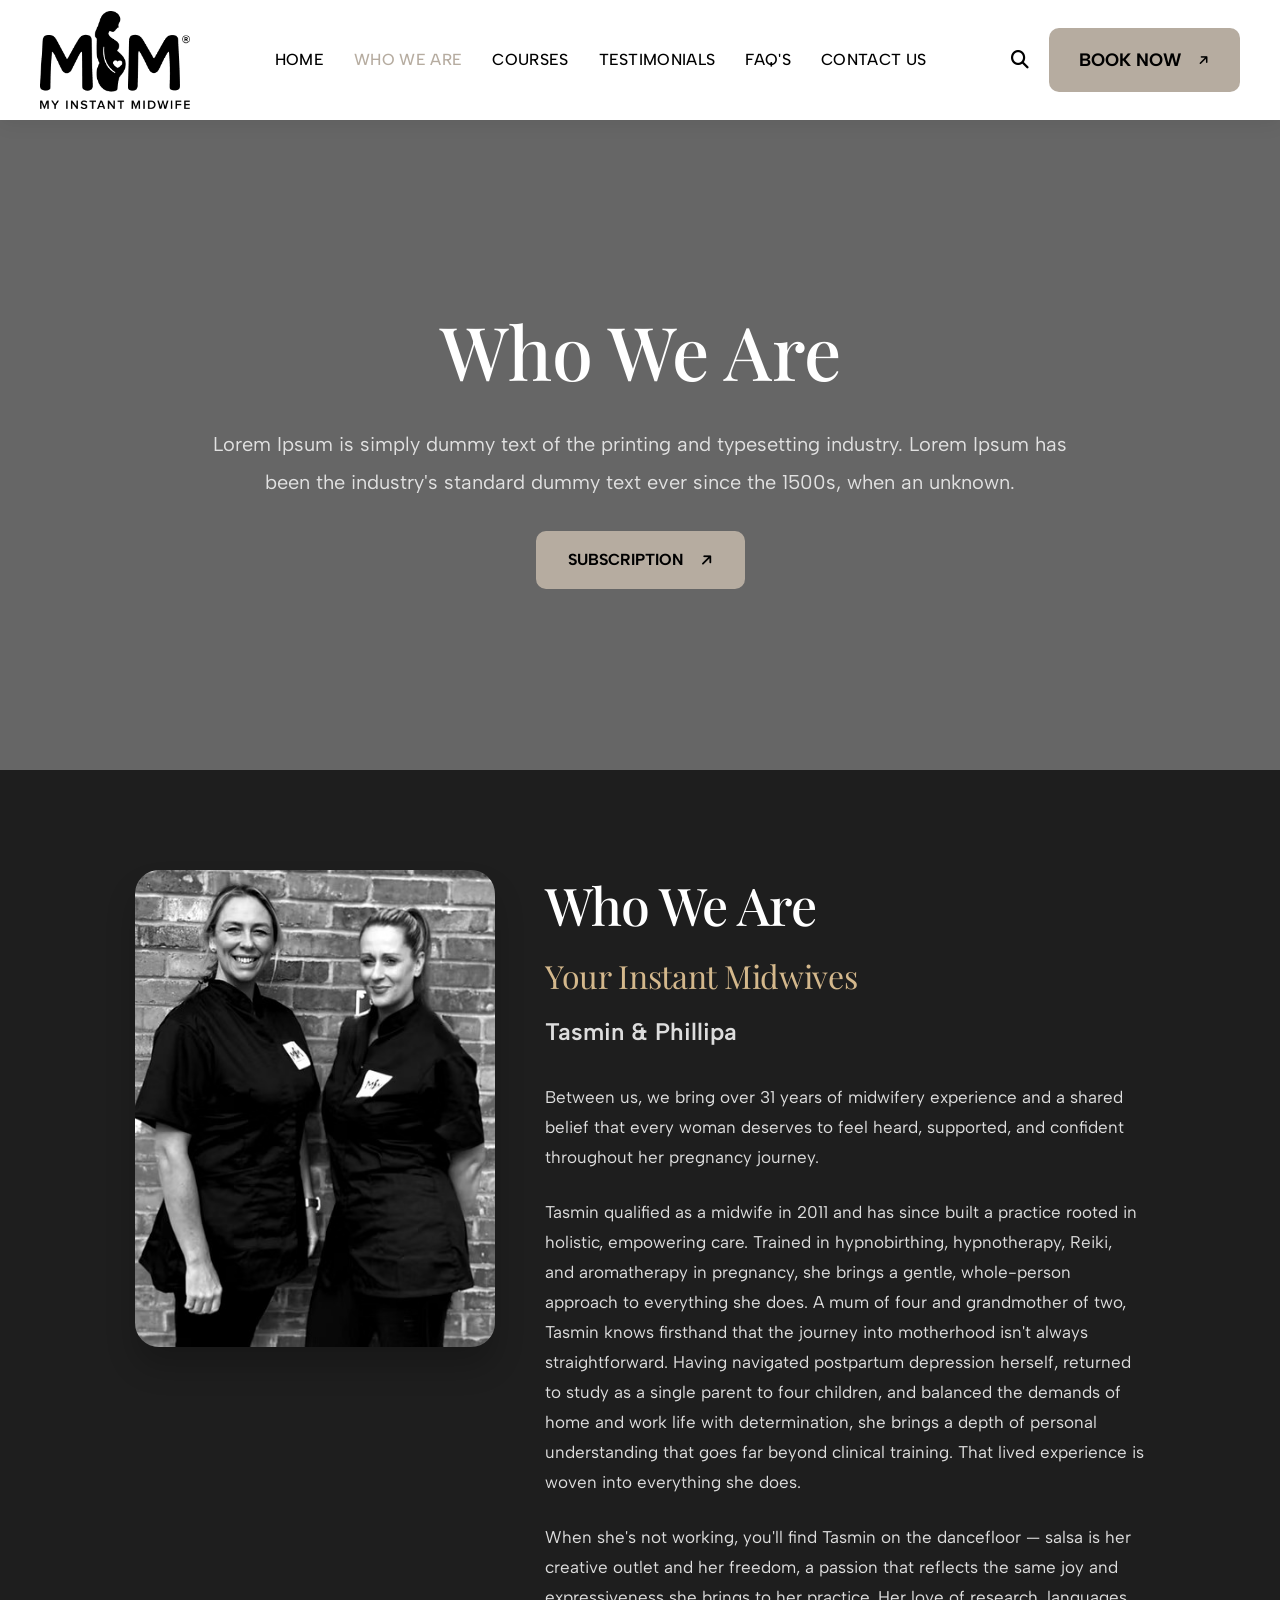
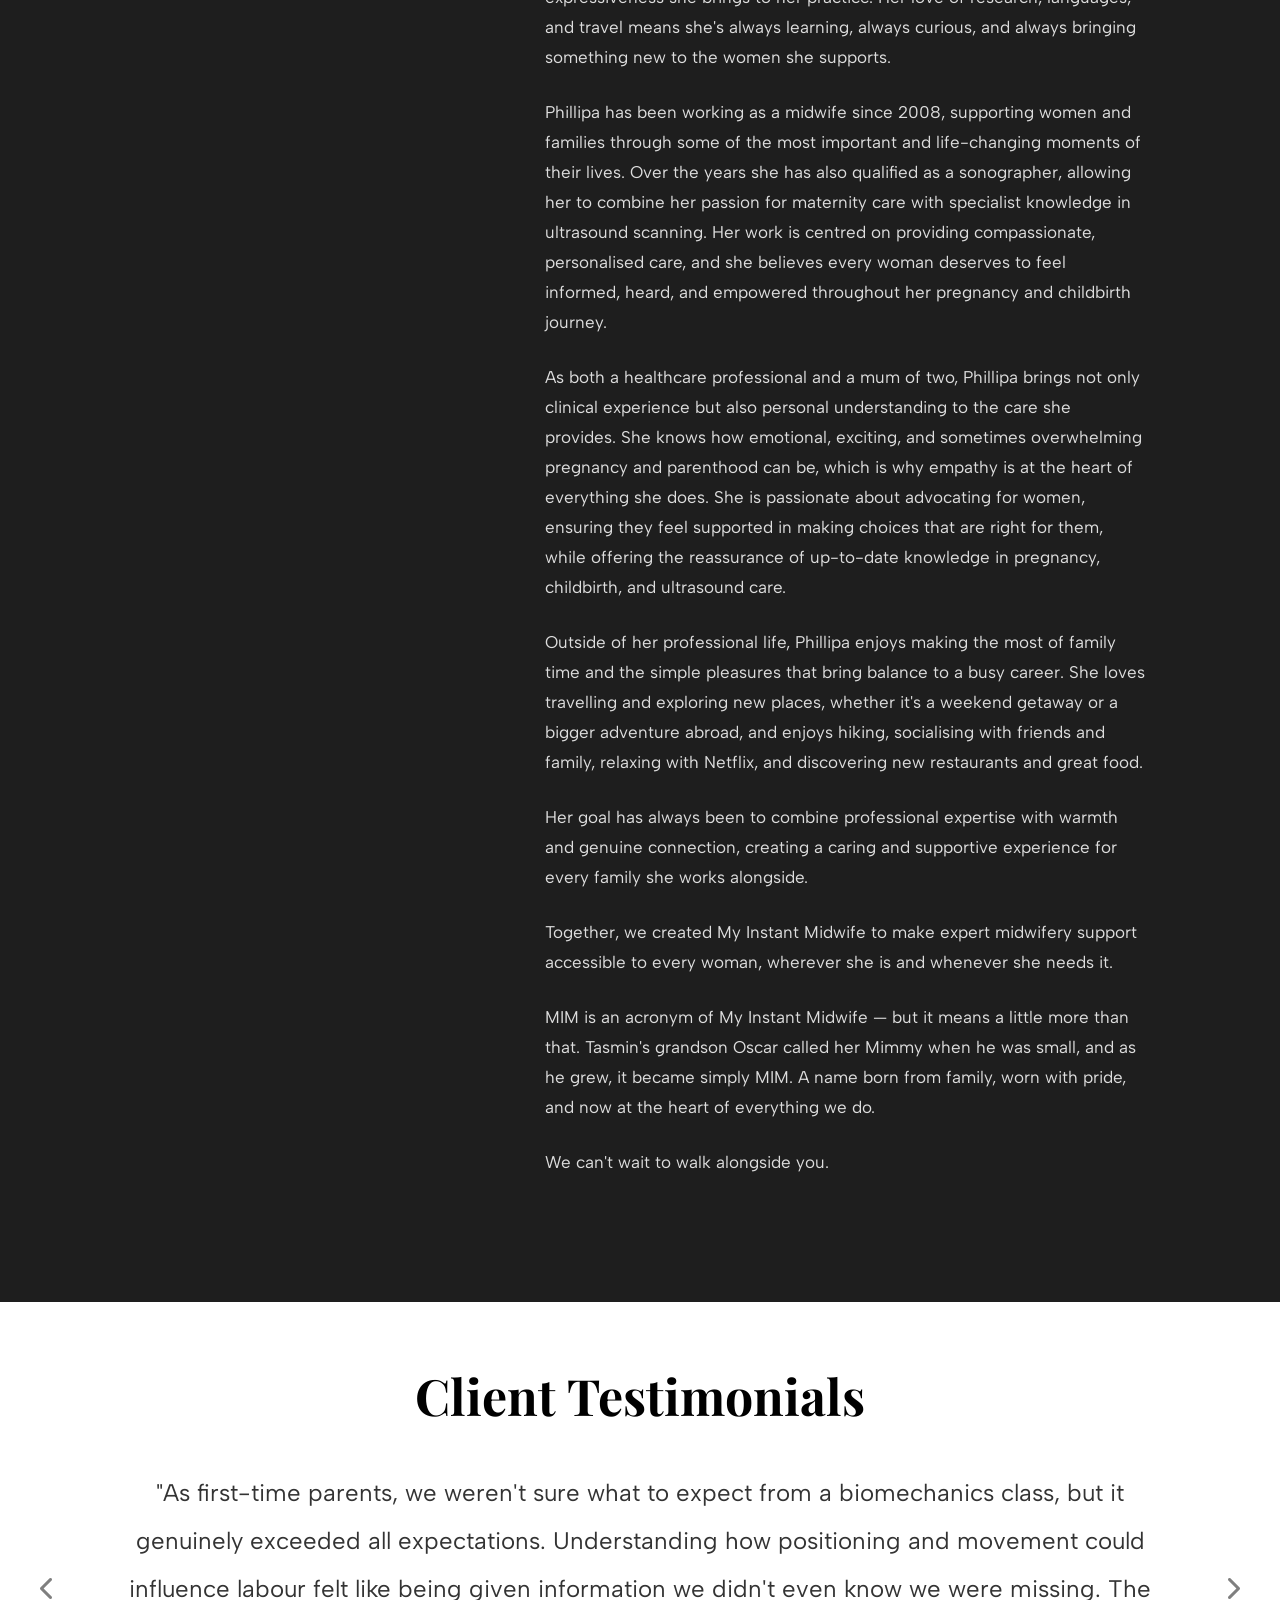
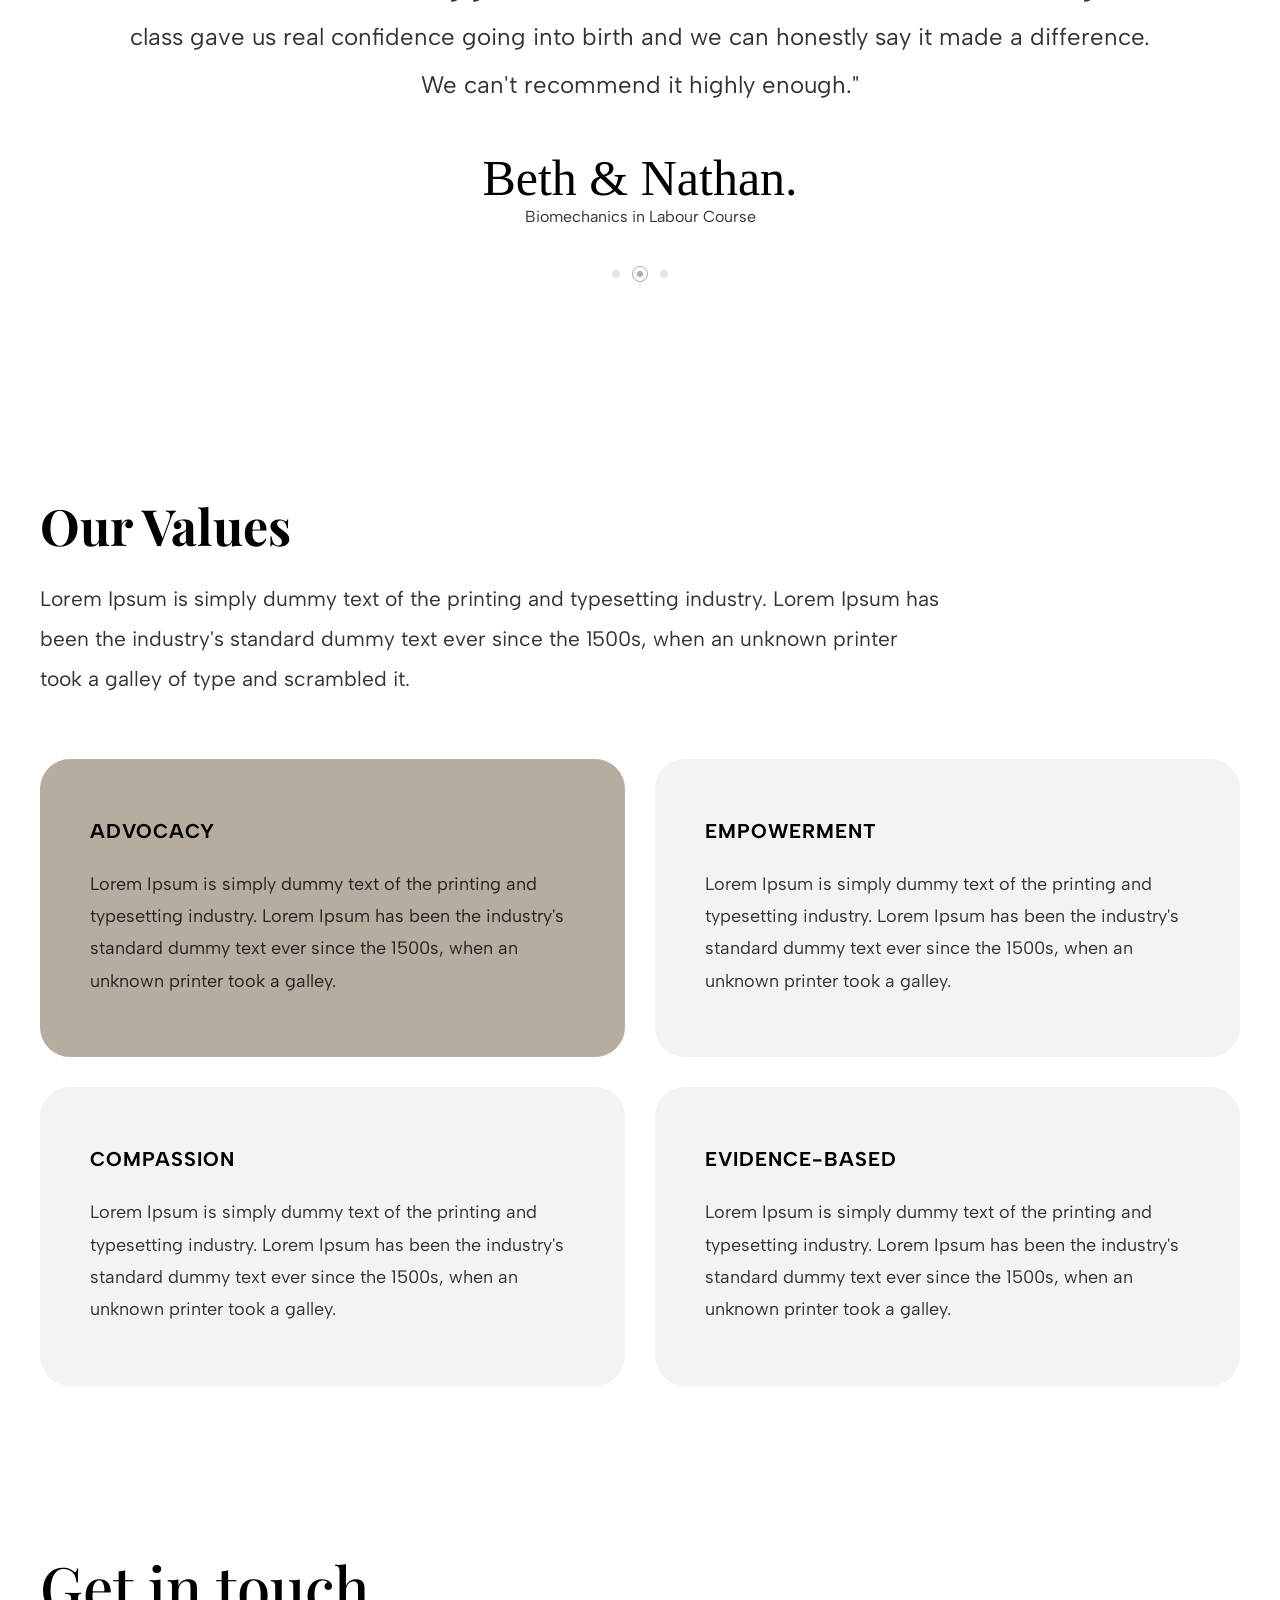
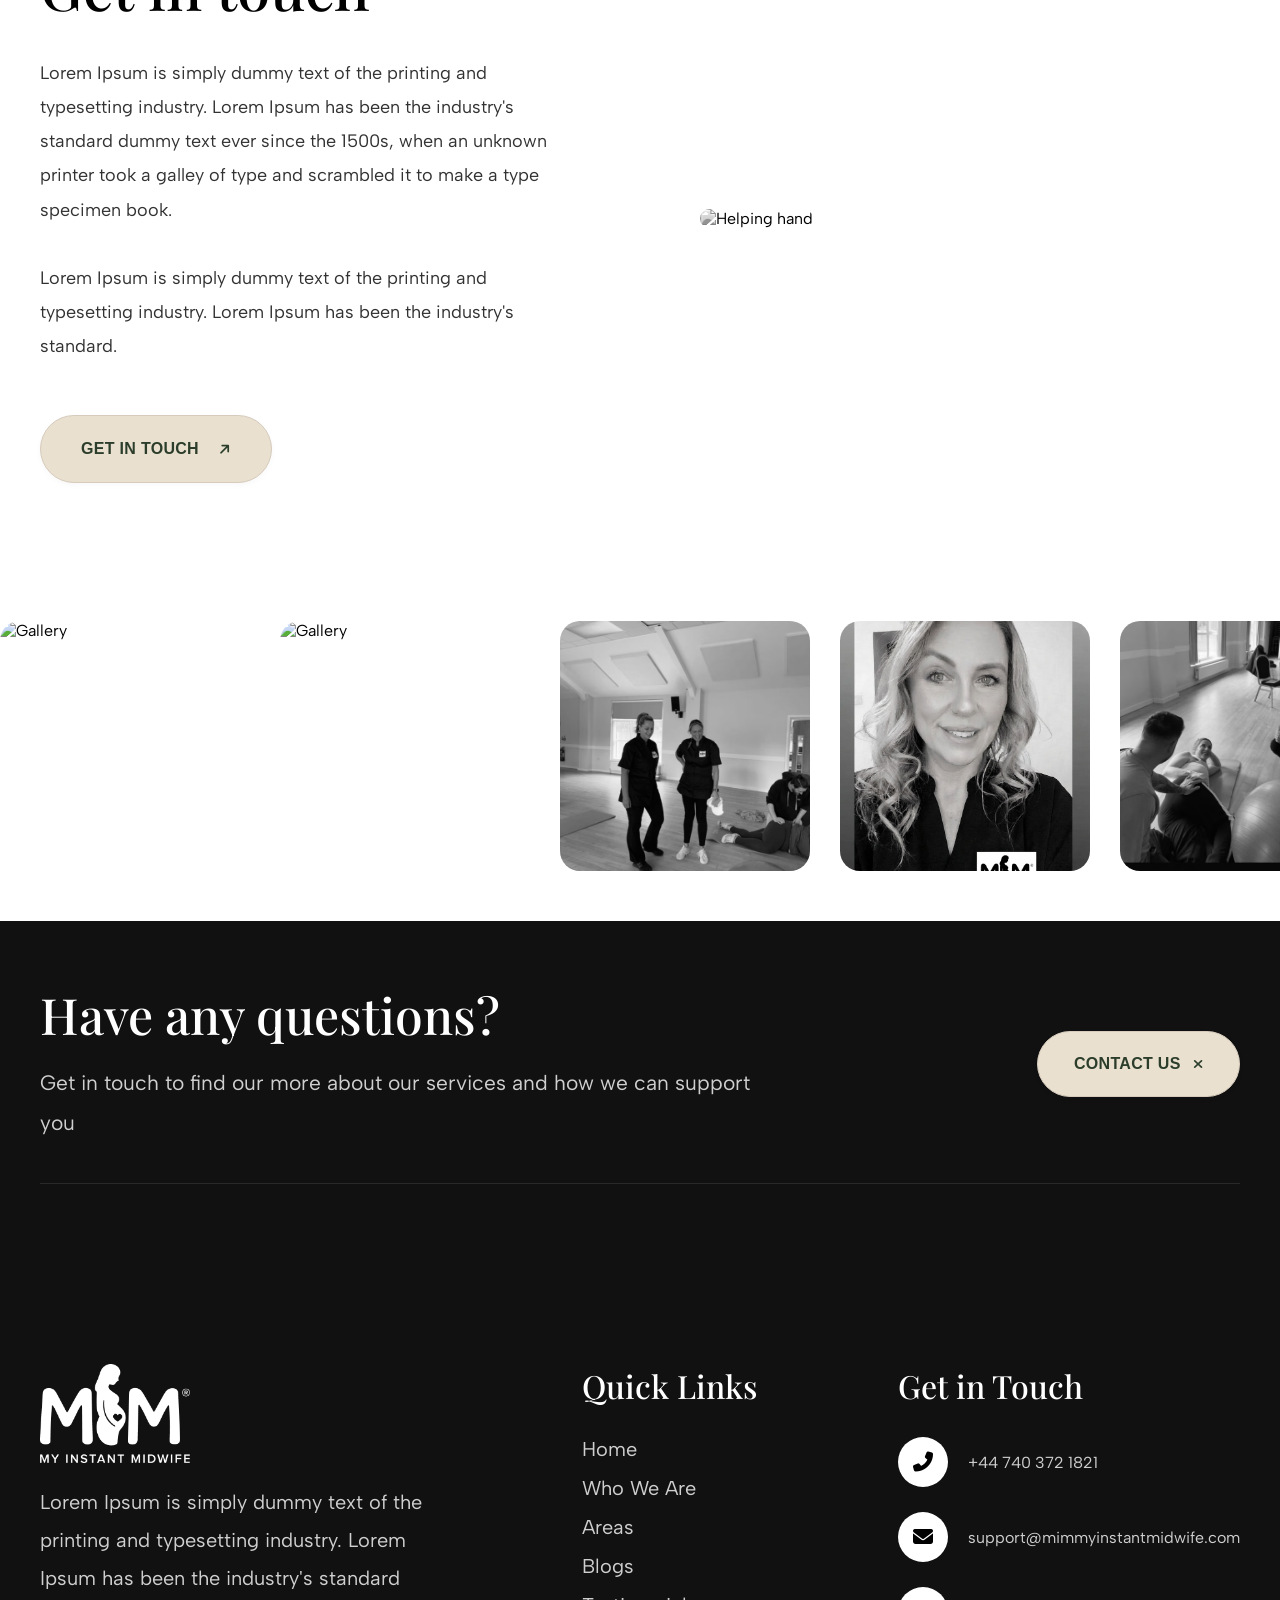
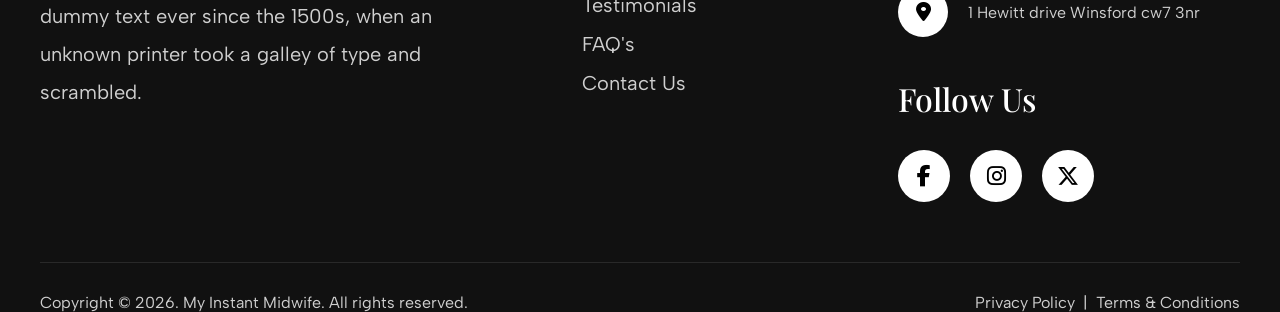
==== commit 775a7efc: "Merge pull request #3 from zubbicodes/main Chal Bhai daikh ab ma kya krta hu" ====
--- a/pages/about.html
+++ b/pages/about.html
@@ -29,7 +29,7 @@
                 <h1>Who We Are</h1>
                 <p>Lorem Ipsum is simply dummy text of the printing and typesetting industry. Lorem Ipsum has been the
                     industry's standard dummy text ever since the 1500s, when an unknown.</p>
-                <a href="courses.html" class="btn-outline">subscription <i
+                <a href="subscription.html" class="btn-outline">subscription <i
                         class="fas fa-arrow-right diag-icon"></i></a>
             </div>
         </section>
@@ -47,10 +47,13 @@
         <p><strong>Tasmin & Phillipa</strong></p>
         <p>Between us, we bring over 31 years of midwifery experience and a shared belief that every woman deserves to feel heard, supported, and confident throughout her pregnancy journey.</p>
         <p>Tasmin qualified as a midwife in 2011 and has since built a practice rooted in holistic, empowering care. Trained in hypnobirthing, hypnotherapy, Reiki, and aromatherapy in pregnancy, she brings a gentle, whole-person approach to everything she does. A mum of four and grandmother of two, Tasmin knows firsthand that the journey into motherhood isn't always straightforward. Having navigated postpartum depression herself, returned to study as a single parent to four children, and balanced the demands of home and work life with determination, she brings a depth of personal understanding that goes far beyond clinical training. That lived experience is woven into everything she does.</p>
-        <p>When she's not working, you'll find Tasmin on the dancefloor salsa is her creative outlet and her freedom, a passion that reflects the same joy and expressiveness she brings to her practice. Her love of research, languages, and travel means she's always learning, always curious, and always bringing something new to the women she supports.</p>
-        <p>Phillipa has been a midwife since 2008 and more recently qualified as a sonographer, adding specialist ultrasound expertise to her already extensive clinical knowledge. With over 17 years of experience and as a mum of two herself, she combines professional insight with genuine empathy. Phillipa is an adrenaline lover and a fierce protector of those she cares about qualities that make her the perfect advocate for the women and families she supports. When it matters most, you want Phillipa in your corner.</p>
+        <p>When she's not working, you'll find Tasmin on the dancefloor — salsa is her creative outlet and her freedom, a passion that reflects the same joy and expressiveness she brings to her practice. Her love of research, languages, and travel means she's always learning, always curious, and always bringing something new to the women she supports.</p>
+        <p>Phillipa has been working as a midwife since 2008, supporting women and families through some of the most important and life-changing moments of their lives. Over the years she has also qualified as a sonographer, allowing her to combine her passion for maternity care with specialist knowledge in ultrasound scanning. Her work is centred on providing compassionate, personalised care, and she believes every woman deserves to feel informed, heard, and empowered throughout her pregnancy and childbirth journey.</p>
+        <p>As both a healthcare professional and a mum of two, Phillipa brings not only clinical experience but also personal understanding to the care she provides. She knows how emotional, exciting, and sometimes overwhelming pregnancy and parenthood can be, which is why empathy is at the heart of everything she does. She is passionate about advocating for women, ensuring they feel supported in making choices that are right for them, while offering the reassurance of up-to-date knowledge in pregnancy, childbirth, and ultrasound care.</p>
+        <p>Outside of her professional life, Phillipa enjoys making the most of family time and the simple pleasures that bring balance to a busy career. She loves travelling and exploring new places, whether it's a weekend getaway or a bigger adventure abroad, and enjoys hiking, socialising with friends and family, relaxing with Netflix, and discovering new restaurants and great food.</p>
+        <p>Her goal has always been to combine professional expertise with warmth and genuine connection, creating a caring and supportive experience for every family she works alongside.</p>
         <p>Together, we created My Instant Midwife to make expert midwifery support accessible to every woman, wherever she is and whenever she needs it.</p>
-        <p>MIM is an acronym of My Instant Midwife but it means a little more than that. Tasmin's grandson Oscar called her Mimmy when he was small, and as he grew, it became simply MIM. A name born from family, worn with pride, and now at the heart of everything we do.</p>
+        <p>MIM is an acronym of My Instant Midwife — but it means a little more than that. Tasmin's grandson Oscar called her Mimmy when he was small, and as he grew, it became simply MIM. A name born from family, worn with pride, and now at the heart of everything we do.</p>
         <p>We can't wait to walk alongside you.</p>
     </div>
 </section>
